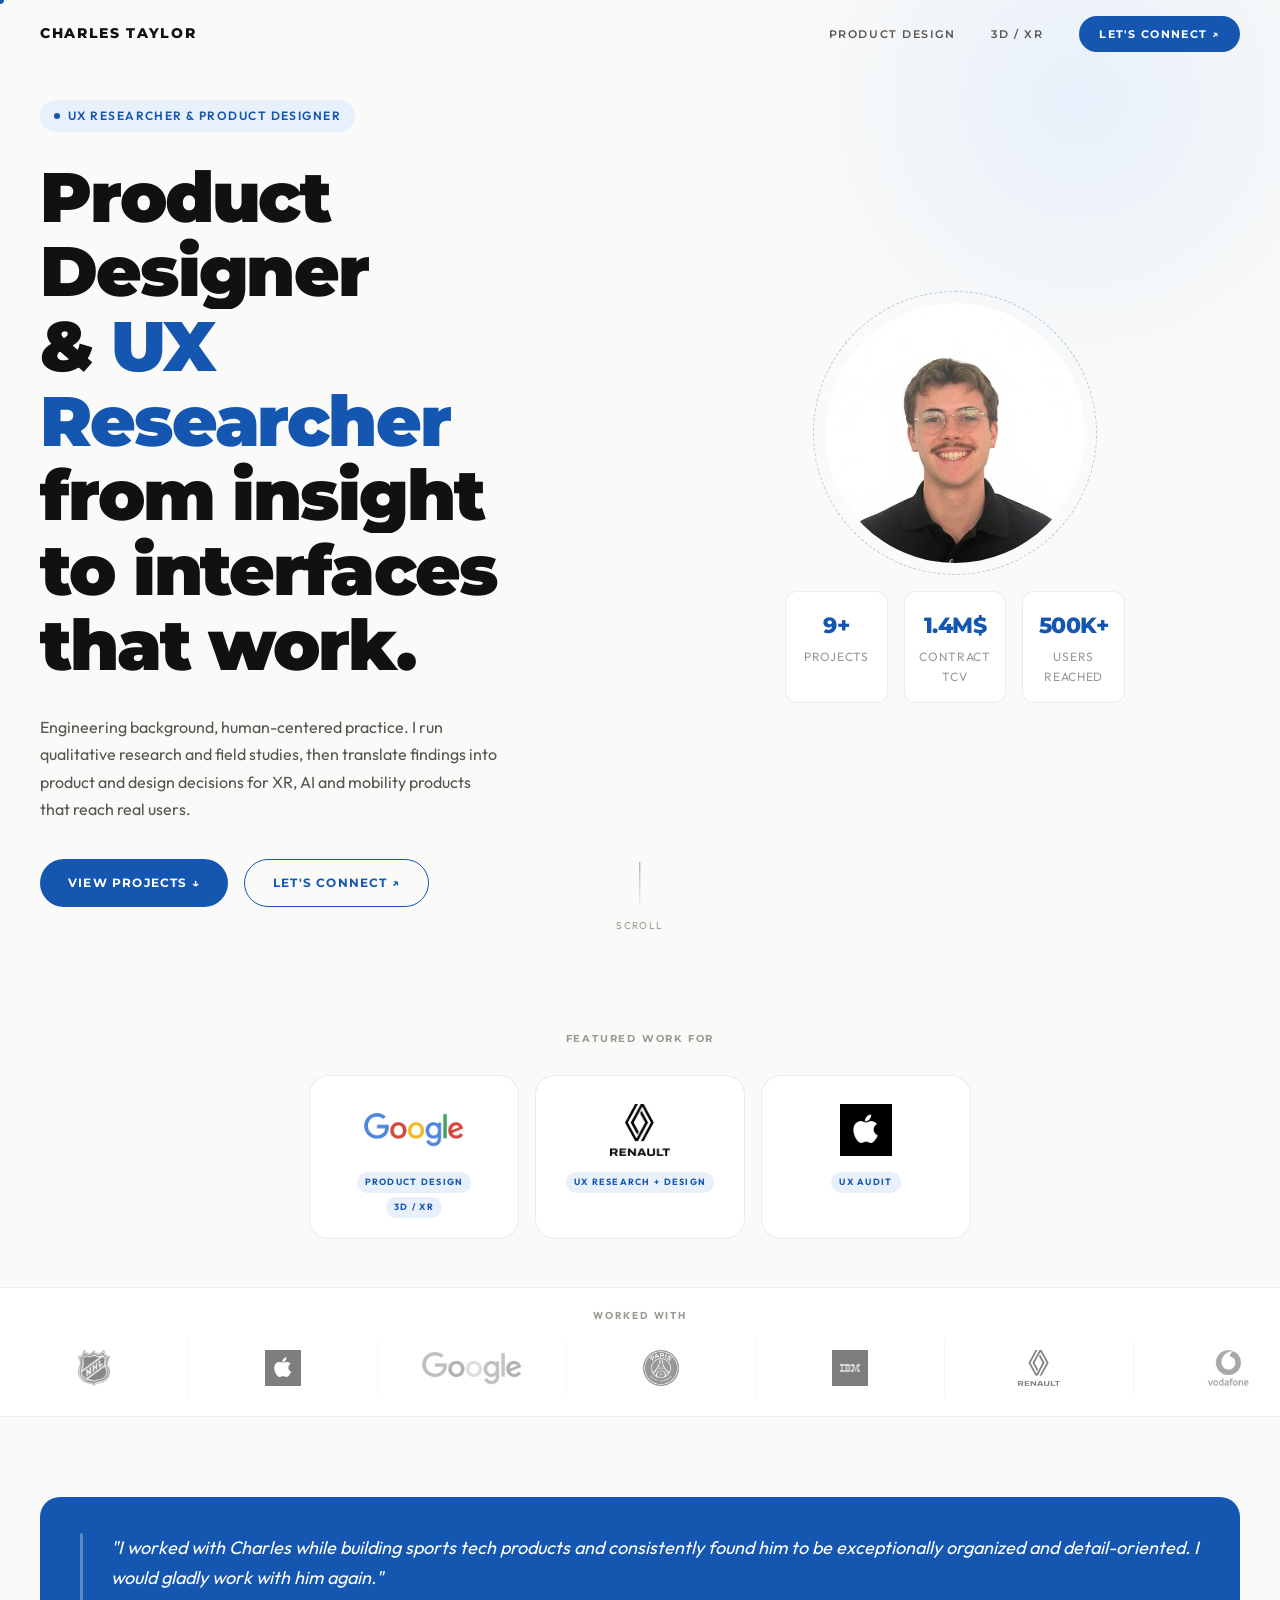
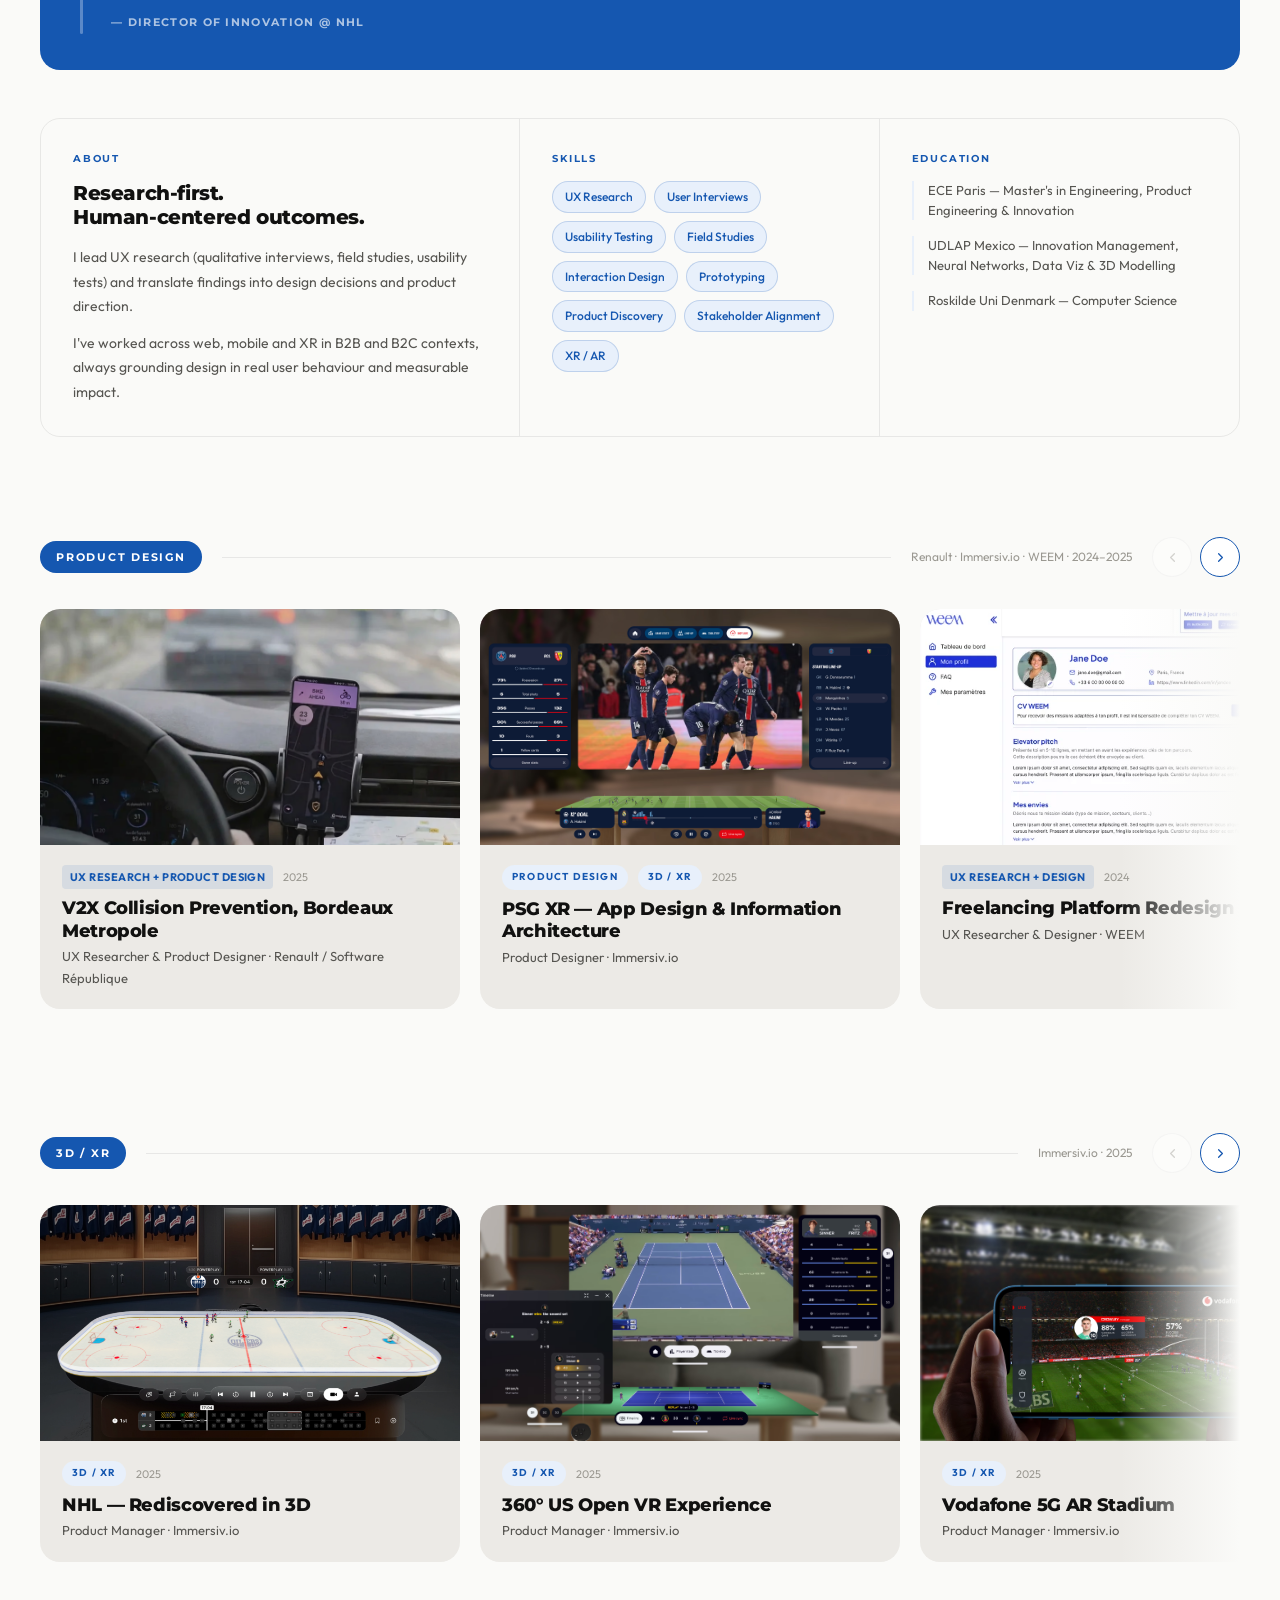
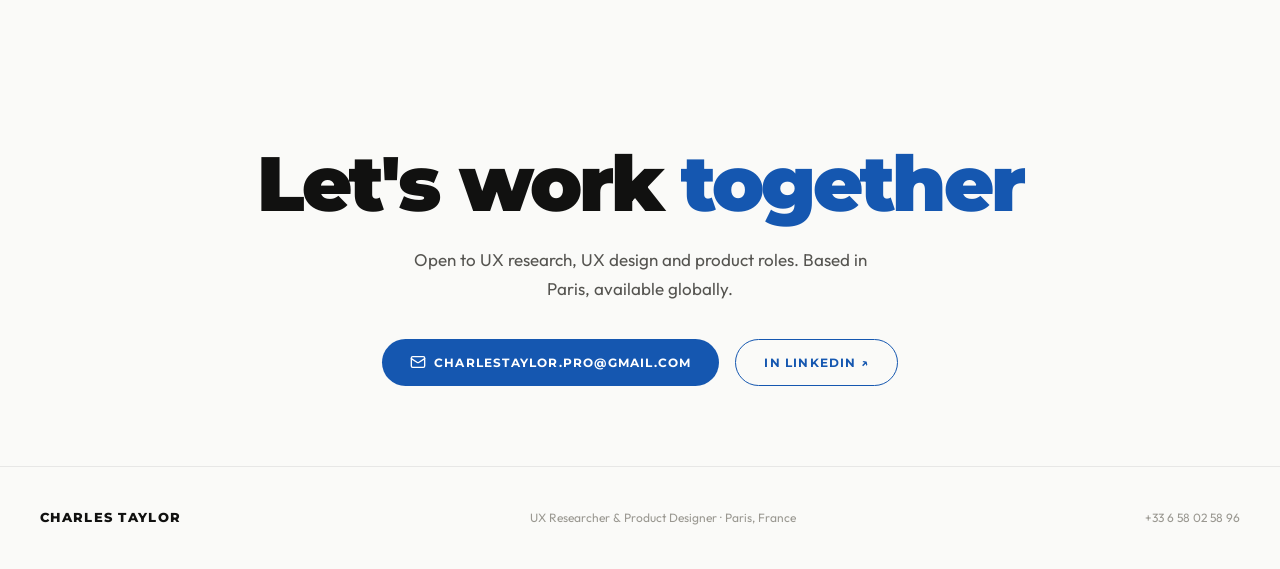
==== portfolio/index.html @ b051b925 "Portfolio: accessibility fixes, horizontal project carousels, footer copy update - Add prefers-reduc" ====
<!DOCTYPE html>
<html lang="en">
<head>
  <meta charset="UTF-8" />
  <meta name="viewport" content="width=device-width, initial-scale=1.0" />
  <title>Charles Taylor — UX Researcher & Product Manager</title>
  <link rel="stylesheet" href="css/style.css" />
  <noscript><style>body { opacity: 1 !important; }</style></noscript>
  <style>
    body { opacity: 0; }
    /* Home-specific styles */
    .hero { background: var(--bg); }
    .projects-section { padding: 60px 0; }
    .projects-section + .projects-section { padding-top: 0; }

    /* Project card image fill */
    .pcard-img-wrap {
      width: 100%; height: 100%;
      position: relative; overflow: hidden;
    }
    .pcard-img-wrap img {
      width: 100%; height: 100%; 
      object-fit: cover;
      transition: transform 0.7s cubic-bezier(0.25, 0.46, 0.45, 0.94);
      display: block;
    }
    .project-card:hover .pcard-img-wrap img { transform: scale(1.06); }

    .pcard-gradient {
      position: absolute;
      inset: 0;
      background: linear-gradient(to top, rgba(13,61,128,0.8) 0%, rgba(13,61,128,0.1) 55%, transparent 100%);
      opacity: 0;
      transition: opacity 0.4s;
    }
    .project-card:hover .pcard-gradient { opacity: 1; }

    .pcard-overlay-title {
      position: absolute;
      bottom: 0; left: 0; right: 0;
      padding: 24px;
      color: var(--white);
      opacity: 0;
      transform: translateY(8px);
      transition: opacity 0.4s, transform 0.4s;
    }
    .project-card:hover .pcard-overlay-title {
      opacity: 1;
      transform: translateY(0);
    }
    .pcard-overlay-title span {
      display: block;
      font-size: 11px;
      font-weight: 700;
      letter-spacing: 0.14em;
      text-transform: uppercase;
      opacity: 0.75;
      margin-bottom: 4px;
    }
    .pcard-overlay-title strong {
      font-family: var(--ff-display);
      font-size: 18px;
      font-weight: 800;
      letter-spacing: -0.01em;
    }

    /* Fallback solid color cards (for automation projects) */
    .card-solid {
      width: 100%; height: 100%;
      display: flex;
      align-items: center;
      justify-content: center;
      font-family: var(--ff-display);
      font-size: 40px;
      font-weight: 900;
      color: rgba(255,255,255,0.12);
    }
    .card-solid.a { background: linear-gradient(135deg, #1557B0 0%, #2B72D0 100%); }
    .card-solid.b { background: linear-gradient(135deg, #0D3D80 0%, #1557B0 100%); }
    .card-solid.c { background: linear-gradient(135deg, #1a1a2e 0%, #16213e 100%); }
    .card-solid.d { background: linear-gradient(135deg, #2d1b69 0%, #11998e 100%); }
    .card-solid.e { background: linear-gradient(135deg, #1e3a5f 0%, #2563eb 100%); }
  </style>
</head>
<body>

  <!-- Cursor -->
  <div class="cursor-dot"></div>
  <div class="cursor-ring"></div>

  <!-- Nav -->
  <nav class="nav">
    <a href="index.html" class="nav-logo">CHARLES TAYLOR</a>
    <div class="nav-links">
      <a href="#product-design" class="nav-link">Product Design</a>
      <a href="#xr" class="nav-link">3D / XR</a>
      <a href="#contact"        class="nav-cta">Let's Connect ↗</a>
    </div>
    <button class="nav-menu-btn" aria-label="Open menu">
      <span></span><span></span>
    </button>
  </nav>

  <!-- Mobile Menu -->
  <div class="mobile-menu" aria-hidden="true">
    <a href="#product-design">Product Design</a>
    <a href="#xr">3D / XR</a>
    <a href="#contact">Let's Connect</a>
  </div>

  <!-- ══ HERO ═══════════════════════════════ -->
  <section class="hero">
    <div class="hero-inner">
      <div class="hero-left">
        <div class="hero-tag">UX Researcher & Product Designer</div>
        <h1 class="hero-title">
          <span class="line"><span>Product Designer</span></span>
          <span class="line"><span>&amp; <em>UX Researcher</em></span></span>
          <span class="line"><span>from insight</span></span>
          <span class="line"><span>to interfaces</span></span>
          <span class="line"><span>that work.</span></span>
        </h1>
        <p class="hero-bio">
          Engineering background, human-centered practice. I run qualitative research and field studies, then translate findings into product and design decisions for XR, AI and mobility products that reach real users.
        </p>
        <div class="hero-actions">
          <a href="#product-design" class="btn-primary">View Projects ↓</a>
          <a href="#contact"     class="btn-secondary">Let's Connect ↗</a>
        </div>
      </div>
      <div class="hero-right">
        <div class="hero-photo-wrap">
          <div class="hero-photo-ring"></div>
          <div class="hero-photo">
            <img src="../Brand_assets/My current portfolio/Picture of me.avif" alt="Charles Taylor" />
          </div>
        </div>
        <div class="hero-stats">
          <div class="stat-item">
            <div class="stat-num" data-count="9" data-suffix="+">9+</div>
            <div class="stat-label">Projects</div>
          </div>
          <div class="stat-item">
            <div class="stat-num" data-count="1.4" data-suffix="M$" data-decimals="1">1.4M$</div>
            <div class="stat-label">Contract TCV</div>
          </div>
          <div class="stat-item">
            <div class="stat-num" data-count="500" data-suffix="K+">500K+</div>
            <div class="stat-label">Users Reached</div>
          </div>
        </div>
      </div>
    </div>
    <div class="hero-scroll">
      <div class="scroll-line"></div>
      <span>Scroll</span>
    </div>
  </section>

  <!-- ══ FEATURED CLIENTS ═════════════════ -->
  <section class="featured-clients">
    <div class="container">
      <div class="featured-label">Featured work for</div>
      <div class="featured-grid">
        <a href="projects/psg.html" class="featured-card">
          <div class="featured-card-logo">
            <img src="../Brand_assets/Logos/Google logo.avif" alt="Google" />
          </div>
          <div class="featured-card-info">
            <span class="featured-card-tag">Product Design</span>
            <span class="featured-card-tag">3D / XR</span>
          </div>
        </a>
        <a href="projects/v2x.html" class="featured-card">
          <div class="featured-card-logo">
            <img src="../Brand_assets/Logos/Renault logo.avif" alt="Renault" />
          </div>
          <div class="featured-card-info">
            <span class="featured-card-tag">UX Research + Design</span>
          </div>
        </a>
        <a href="projects/nhl.html" class="featured-card">
          <div class="featured-card-logo">
            <img src="../Brand_assets/Logos/Apple Logo.avif" alt="Apple" />
          </div>
          <div class="featured-card-info">
            <span class="featured-card-tag">UX Audit</span>
          </div>
        </a>
      </div>
    </div>
  </section>

  <!-- ══ LOGO STRIP ════════════════════════ -->
  <div class="logo-strip">
    <div class="logo-strip-label">Worked with</div>
    <div class="logo-track">
      <!-- Set 1 -->
      <div class="logo-set">
        <div class="logo-item"><img src="../Brand_assets/Logos/NHL Logo.avif" alt="NHL" /></div>
        <div class="logo-item"><img src="../Brand_assets/Logos/Apple Logo.avif" alt="Apple" /></div>
        <div class="logo-item"><img src="../Brand_assets/Logos/Google logo.avif" alt="Google" /></div>
        <div class="logo-item"><img src="../Brand_assets/Logos/PSG Logo.avif" alt="PSG" /></div>
        <div class="logo-item"><img src="../Brand_assets/Logos/IBM Logo.avif" alt="IBM" /></div>
        <div class="logo-item"><img src="../Brand_assets/Logos/Renault logo.avif" alt="Renault" /></div>
        <div class="logo-item"><img src="../Brand_assets/Logos/Vodafone Logo.avif" alt="Vodafone" /></div>
        <div class="logo-item"><img src="../Brand_assets/Logos/ESPN Logo.avif" alt="ESPN" /></div>
        <div class="logo-item"><img src="../Brand_assets/Logos/Samsung Logo.avif" alt="Samsung" /></div>
        <div class="logo-item"><img src="../Brand_assets/Logos/Atos Logo.avif" alt="Atos" /></div>
        <div class="logo-item"><img src="../Brand_assets/Logos/EVIDEN Logo.avif" alt="Eviden" /></div>
        <div class="logo-item"><img src="../Brand_assets/Logos/Orange logo.avif" alt="Orange" /></div>
        <div class="logo-item"><img src="../Brand_assets/Logos/Eye Net Logo.avif" alt="Eye-Net" /></div>
        <div class="logo-item"><img src="../Brand_assets/Logos/Software république logo.avif" alt="Software République" /></div>
        <div class="logo-item"><img src="../Brand_assets/Logos/Us Open logo.avif" alt="US Open" /></div>
        <div class="logo-item"><img src="../Brand_assets/Logos/Le Lab TBM Mouv! Logo.avif" alt="TBM" /></div>
      </div>
      <!-- Set 2 — duplicate for seamless loop -->
      <div class="logo-set">
        <div class="logo-item"><img src="../Brand_assets/Logos/NHL Logo.avif" alt="NHL" /></div>
        <div class="logo-item"><img src="../Brand_assets/Logos/Apple Logo.avif" alt="Apple" /></div>
        <div class="logo-item"><img src="../Brand_assets/Logos/Google logo.avif" alt="Google" /></div>
        <div class="logo-item"><img src="../Brand_assets/Logos/PSG Logo.avif" alt="PSG" /></div>
        <div class="logo-item"><img src="../Brand_assets/Logos/IBM Logo.avif" alt="IBM" /></div>
        <div class="logo-item"><img src="../Brand_assets/Logos/Renault logo.avif" alt="Renault" /></div>
        <div class="logo-item"><img src="../Brand_assets/Logos/Vodafone Logo.avif" alt="Vodafone" /></div>
        <div class="logo-item"><img src="../Brand_assets/Logos/ESPN Logo.avif" alt="ESPN" /></div>
        <div class="logo-item"><img src="../Brand_assets/Logos/Samsung Logo.avif" alt="Samsung" /></div>
        <div class="logo-item"><img src="../Brand_assets/Logos/Atos Logo.avif" alt="Atos" /></div>
        <div class="logo-item"><img src="../Brand_assets/Logos/EVIDEN Logo.avif" alt="Eviden" /></div>
        <div class="logo-item"><img src="../Brand_assets/Logos/Orange logo.avif" alt="Orange" /></div>
        <div class="logo-item"><img src="../Brand_assets/Logos/Eye Net Logo.avif" alt="Eye-Net" /></div>
        <div class="logo-item"><img src="../Brand_assets/Logos/Software république logo.avif" alt="Software République" /></div>
        <div class="logo-item"><img src="../Brand_assets/Logos/Us Open logo.avif" alt="US Open" /></div>
        <div class="logo-item"><img src="../Brand_assets/Logos/Le Lab TBM Mouv! Logo.avif" alt="TBM" /></div>
      </div>
    </div>
  </div>

  <!-- ══ ABOUT / QUOTE ══════════════════════ -->
  <section class="about-section">
    <div class="container">

      <!-- Pull quote — full width -->
      <div class="pull-quote reveal">
        <div class="pull-quote-bar"></div>
        <div class="pull-quote-body">
          <p class="pull-quote-text">
            "I worked with Charles while building sports tech products and consistently found him
            to be exceptionally organized and detail-oriented.
            I would gladly work with him again."
          </p>
          <span class="pull-quote-author">— Director of Innovation @ NHL</span>
        </div>
      </div>

      <!-- 3-col: bio | skills | education -->
      <div class="about-grid">
        <div class="about-col reveal reveal-delay-1">
          <div class="about-col-label">About</div>
          <h3 class="about-col-title">Research-first.<br/>Human-centered outcomes.</h3>
          <p class="about-col-body">
            I lead UX research (qualitative interviews, field studies, usability tests)
            and translate findings into design decisions and product direction.
          </p>
          <p class="about-col-body">
            I've worked across web, mobile and XR in B2B and B2C contexts,
            always grounding design in real user behaviour and measurable impact.
          </p>
        </div>

        <div class="about-col reveal reveal-delay-2">
          <div class="about-col-label">Skills</div>
          <div class="skills-list">
            <span class="skill-tag">UX Research</span>
            <span class="skill-tag">User Interviews</span>
            <span class="skill-tag">Usability Testing</span>
            <span class="skill-tag">Field Studies</span>
            <span class="skill-tag">Interaction Design</span>
            <span class="skill-tag">Prototyping</span>
            <span class="skill-tag">Product Discovery</span>
            <span class="skill-tag">Stakeholder Alignment</span>
            <span class="skill-tag">XR / AR</span>
          </div>
        </div>

        <div class="about-col reveal reveal-delay-3">
          <div class="about-col-label">Education</div>
          <div class="edu-list">
            <div class="edu-item">ECE Paris — Master's in Engineering, Product Engineering &amp; Innovation</div>
            <div class="edu-item">UDLAP Mexico — Innovation Management, Neural Networks, Data Viz &amp; 3D Modelling</div>
            <div class="edu-item">Roskilde Uni Denmark — Computer Science</div>
          </div>
        </div>
      </div>

    </div>
  </section>

  <!-- ══ PRODUCT DESIGN ════════════════════ -->
  <div id="product-design" style="position:relative;top:-30px;height:0;pointer-events:none;"></div>
  <section class="projects-section">
    <div class="container">
      <div class="category-strip">
        <span class="category-label">Product Design</span>
        <div class="category-line"></div>
        <span style="font-size:12px;color:var(--ink-light);">Renault · Immersiv.io · WEEM · 2024–2025</span>
        <div class="carousel-controls">
          <button class="carousel-btn carousel-prev" aria-label="Previous projects">
            <svg viewBox="0 0 24 24" fill="none" stroke="currentColor" stroke-width="2" stroke-linecap="round" stroke-linejoin="round"><polyline points="15 18 9 12 15 6"/></svg>
          </button>
          <button class="carousel-btn carousel-next" aria-label="Next projects">
            <svg viewBox="0 0 24 24" fill="none" stroke="currentColor" stroke-width="2" stroke-linecap="round" stroke-linejoin="round"><polyline points="9 18 15 12 9 6"/></svg>
          </button>
        </div>
      </div>
      <div class="projects-carousel">
      <div class="carousel-track">

        <!-- V2X — full width hero -->
        <a href="projects/v2x.html" class="project-card">
          <div class="project-card-inner">
            <div class="pcard-img-wrap">
              <img src="../Brand_assets/My current portfolio/V2X Project Page/TBM APP integration pic.avif"
                   alt="V2X Collision Prevention" loading="lazy" />
              <div class="pcard-gradient"></div>
              <div class="pcard-overlay-title">
                <span>UX Research + Product Design · 2025</span>
                <strong>V2X Collision Prevention</strong>
              </div>
            </div>
          </div>
          <div class="project-card-body">
            <div class="project-card-meta">
              <span class="card-category" style="background:rgba(21,87,176,0.1);color:var(--blue);border-radius:4px;padding:3px 8px;font-size:11px;font-weight:700;letter-spacing:0.04em;">UX Research + Product Design</span>
              <span class="card-year">2025</span>
            </div>
            <div class="project-card-title">V2X Collision Prevention, Bordeaux Metropole</div>
            <div class="project-card-role">UX Researcher & Product Designer · Renault / Software République</div>
            <div class="project-card-arrow">→</div>
          </div>
        </a>

        <!-- PSG — large -->
        <a href="projects/psg.html" class="project-card">
          <div class="project-card-inner">
            <div class="pcard-img-wrap">
              <img src="../Brand_assets/My current portfolio/PSG XR Page/2nd pic PSG XR.avif"
                   alt="PSG XR App Design" loading="lazy" />
              <div class="pcard-gradient"></div>
              <div class="pcard-overlay-title">
                <span>Product Design · 3D/XR · 2025</span>
                <strong>PSG XR — App Design & IA</strong>
              </div>
            </div>
          </div>
          <div class="project-card-body">
            <div class="project-card-meta">
              <span class="card-category">Product Design</span>
              <span class="card-category">3D / XR</span>
              <span class="card-year">2025</span>
            </div>
            <div class="project-card-title">PSG XR — App Design & Information Architecture</div>
            <div class="project-card-role">Product Designer · Immersiv.io</div>
            <div class="project-card-arrow">→</div>
          </div>
        </a>

        <!-- Freelance Platform — small -->
        <a href="projects/freelance-platform.html" class="project-card">
          <div class="project-card-inner">
            <div class="pcard-img-wrap">
              <img src="../Brand_assets/My current portfolio/Platform Redesign page/Freelancing Plaform Redesign 2nd pic.webp"
                   alt="Freelancing Platform Redesign" loading="lazy" style="object-position: center 02%;" />
              <div class="pcard-gradient"></div>
              <div class="pcard-overlay-title">
                <span>UX Research + Product Design · 2024</span>
                <strong>Freelancing Platform Redesign</strong>
              </div>
            </div>
          </div>
          <div class="project-card-body">
            <div class="project-card-meta">
              <span class="card-category" style="background:rgba(21,87,176,0.1);color:var(--blue);border-radius:4px;padding:3px 8px;font-size:11px;font-weight:700;letter-spacing:0.04em;">UX Research + Design</span>
              <span class="card-year">2024</span>
            </div>
            <div class="project-card-title">Freelancing Platform Redesign</div>
            <div class="project-card-role">UX Researcher & Designer · WEEM</div>
            <div class="project-card-arrow">→</div>
          </div>
        </a>

        <!-- Internal Tool — medium -->
        <a href="projects/internal-tool.html" class="project-card">
          <div class="project-card-inner">
            <div class="card-solid b">AI</div>
            <div class="pcard-gradient"></div>
            <div class="pcard-overlay-title">
              <span>UX Research + Product Design · 2024</span>
              <strong>Internal Freelancer Search Tool</strong>
            </div>
          </div>
          <div class="project-card-body">
            <div class="project-card-meta">
              <span class="card-category" style="background:rgba(21,87,176,0.1);color:var(--blue);border-radius:4px;padding:3px 8px;font-size:11px;font-weight:700;letter-spacing:0.04em;">UX Research + Design</span>
              <span class="card-year">2024</span>
            </div>
            <div class="project-card-title">Internal Freelancer Search Tool Design</div>
            <div class="project-card-role">UX Researcher & Designer · WEEM</div>
            <div class="project-card-arrow">→</div>
          </div>
        </a>

      </div>
      </div>
    </div>
  </section>

  <!-- ══ 3D / XR PROJECTS ═══════════════════ -->
  <div id="xr" style="position:relative;top:-30px;height:0;pointer-events:none;"></div>
  <section class="projects-section">
    <div class="container">
      <div class="category-strip">
        <span class="category-label">3D / XR</span>
        <div class="category-line"></div>
        <span style="font-size:12px;color:var(--ink-light);">Immersiv.io · 2025</span>
        <div class="carousel-controls">
          <button class="carousel-btn carousel-prev" aria-label="Previous projects">
            <svg viewBox="0 0 24 24" fill="none" stroke="currentColor" stroke-width="2" stroke-linecap="round" stroke-linejoin="round"><polyline points="15 18 9 12 15 6"/></svg>
          </button>
          <button class="carousel-btn carousel-next" aria-label="Next projects">
            <svg viewBox="0 0 24 24" fill="none" stroke="currentColor" stroke-width="2" stroke-linecap="round" stroke-linejoin="round"><polyline points="9 18 15 12 9 6"/></svg>
          </button>
        </div>
      </div>
      <div class="projects-carousel">
      <div class="carousel-track">

        <!-- NHL XR — large -->
        <a href="projects/nhl.html" class="project-card">
          <div class="project-card-inner">
            <div class="pcard-img-wrap">
              <img src="../Brand_assets/My current portfolio/NHL Page/First Picture.png"
                   alt="NHL XR Experience" loading="lazy" />
              <div class="pcard-gradient"></div>
              <div class="pcard-overlay-title">
                <span>3D / XR · 2025</span>
                <strong>NHL Rediscovered in 3D</strong>
              </div>
            </div>
          </div>
          <div class="project-card-body">
            <div class="project-card-meta">
              <span class="card-category">3D / XR</span>
              <span class="card-year">2025</span>
            </div>
            <div class="project-card-title">NHL — Rediscovered in 3D</div>
            <div class="project-card-role">Product Manager · Immersiv.io</div>
            <div class="project-card-arrow">→</div>
          </div>
        </a>

        <!-- US Open — medium -->
        <a href="projects/usopen.html" class="project-card">
          <div class="project-card-inner">
            <div class="pcard-img-wrap">
              <img src="../Brand_assets/My current portfolio/US Open Page/US Open 1st Picture.avif"
                   alt="US Open VR Experience" loading="lazy" />
              <div class="pcard-gradient"></div>
              <div class="pcard-overlay-title">
                <span>3D / XR · 2025</span>
                <strong>360° US Open VR Experience</strong>
              </div>
            </div>
          </div>
          <div class="project-card-body">
            <div class="project-card-meta">
              <span class="card-category">3D / XR</span>
              <span class="card-year">2025</span>
            </div>
            <div class="project-card-title">360° US Open VR Experience</div>
            <div class="project-card-role">Product Manager · Immersiv.io</div>
            <div class="project-card-arrow">→</div>
          </div>
        </a>

        <!-- Vodafone — medium -->
        <a href="projects/vodafone.html" class="project-card">
          <div class="project-card-inner">
            <div class="pcard-img-wrap">
              <img src="../Brand_assets/My current portfolio/Vodafone 5G AR Stadium/Experience overview Vodafone 5G AR Stadium App 4th Square Pic and cover pic.avif"
                   alt="Vodafone 5G AR Stadium" loading="lazy" />
              <div class="pcard-gradient"></div>
              <div class="pcard-overlay-title">
                <span>3D / XR · 2025</span>
                <strong>Vodafone 5G AR Stadium</strong>
              </div>
            </div>
          </div>
          <div class="project-card-body">
            <div class="project-card-meta">
              <span class="card-category">3D / XR</span>
              <span class="card-year">2025</span>
            </div>
            <div class="project-card-title">Vodafone 5G AR Stadium</div>
            <div class="project-card-role">Product Manager · Immersiv.io</div>
            <div class="project-card-arrow">→</div>
          </div>
        </a>

      </div>
      </div>
    </div>
  </section>

  <!-- ══ CONTACT ════════════════════════════ -->
  <section id="contact" class="contact-section">
    <div class="container">
      <h2 class="reveal">Let's work <em>together</em></h2>
      <p class="reveal reveal-delay-1">
        Open to UX research, UX design and product roles. Based in Paris, available globally.
      </p>
      <div class="contact-links reveal reveal-delay-2">
        <a href="mailto:charlestaylor.pro@gmail.com" class="btn-primary">
          <svg width="16" height="16" viewBox="0 0 24 24" fill="none" stroke="currentColor" stroke-width="2" stroke-linecap="round" stroke-linejoin="round" aria-hidden="true"><rect x="2" y="4" width="20" height="16" rx="2"/><path d="m22 7-8.97 5.7a1.94 1.94 0 0 1-2.06 0L2 7"/></svg>
          charlestaylor.pro@gmail.com
        </a>
        <a href="https://www.linkedin.com/in/chucktaylor2002" target="_blank" rel="noopener" class="btn-secondary">
          in LinkedIn ↗
        </a>
      </div>
    </div>
  </section>

  <!-- Footer -->
  <footer>
    <span class="footer-logo">CHARLES TAYLOR</span>
    <span>UX Researcher & Product Designer · Paris, France</span>
    <span>+33 6 58 02 58 96</span>
  </footer>

  <script src="js/main.js"></script>
</body>
</html>
---- portfolio/css/style.css ----
/* =========================================
   CHARLES TAYLOR PORTFOLIO — style.css
   ========================================= */

@import url('https://fonts.googleapis.com/css2?family=Montserrat:wght@400;600;700;800;900&family=Outfit:wght@300;400;500;600&display=swap');

/* ── Variables ───────────────────────────── */
:root {
  --bg: #FAFAF8;
  --surface: #ECEAE6;
  --blue: #1557B0;
  --blue-mid: #2B72D0;
  --blue-light: #E8F0FB;
  --blue-dark: #0D3D80;
  --white: #FFFFFF;
  --ink: #111110;
  --ink-mid: #555450;
  --ink-light: #9A9891;
  --line: rgba(17, 17, 16, 0.08);
  --ff-display: 'Montserrat', sans-serif;
  --ff-body: 'Outfit', sans-serif;
  --radius: 12px;
  --radius-lg: 20px;
  --shadow: 0 4px 24px rgba(21, 87, 176, 0.08);
  --shadow-hover: 0 24px 64px rgba(21, 87, 176, 0.18);
  --transition: 0.45s cubic-bezier(0.25, 0.46, 0.45, 0.94);
  --nav-h: 68px;
}

/* ── Reset ───────────────────────────────── */
*, *::before, *::after { box-sizing: border-box; margin: 0; padding: 0; }

html { scroll-behavior: smooth; font-size: 16px; }

body {
  background: var(--bg);
  color: var(--ink);
  font-family: var(--ff-body);
  font-size: 15px;
  line-height: 1.65;
  overflow-x: hidden;
  cursor: none;
}

a { color: inherit; text-decoration: none; }
img, video { max-width: 100%; display: block; }
button { cursor: none; border: none; background: none; font-family: inherit; }

/* ── Focus Styles ─────────────────────────── */
:focus-visible {
  outline: 2px solid var(--blue);
  outline-offset: 3px;
  border-radius: 4px;
}

/* ── Custom Cursor ───────────────────────── */
.cursor-dot,
.cursor-ring {
  position: fixed;
  top: 0; left: 0;
  pointer-events: none;
  z-index: 9999;
  border-radius: 50%;
  transform: translate(-50%, -50%);
  transition: opacity 0.3s;
}
.cursor-dot {
  width: 8px; height: 8px;
  background: var(--blue);
}
.cursor-ring {
  width: 40px; height: 40px;
  border: 1.5px solid rgba(21, 87, 176, 0.45);
  transition: transform 0.12s ease, width 0.3s, height 0.3s, border-color 0.3s;
}
body.cursor-hover .cursor-ring {
  width: 56px; height: 56px;
  border-color: var(--blue);
}
body.cursor-hidden .cursor-dot,
body.cursor-hidden .cursor-ring { opacity: 0; }

/* ── Nav ─────────────────────────────────── */
.nav {
  position: fixed;
  top: 0; left: 0; right: 0;
  height: var(--nav-h);
  display: flex;
  align-items: center;
  justify-content: space-between;
  padding: 0 40px;
  z-index: 100;
  transition: background 0.4s, box-shadow 0.4s;
}
.nav.scrolled {
  background: rgba(250, 250, 248, 0.96);
  backdrop-filter: blur(12px);
  box-shadow: 0 1px 0 var(--line);
}
.nav-logo {
  font-family: var(--ff-display);
  font-weight: 800;
  font-size: 14px;
  letter-spacing: 0.12em;
  color: var(--ink);
}
.nav-links {
  display: flex;
  align-items: center;
  gap: 36px;
}
.nav-link {
  font-family: var(--ff-display);
  font-size: 11px;
  font-weight: 600;
  letter-spacing: 0.14em;
  color: var(--ink-mid);
  text-transform: uppercase;
  position: relative;
  transition: color 0.25s;
}
.nav-link::after {
  content: '';
  position: absolute;
  bottom: -3px; left: 0; right: 0;
  height: 1px;
  background: var(--blue);
  transform: scaleX(0);
  transform-origin: left;
  transition: transform 0.3s;
}
.nav-link:hover { color: var(--blue); }
.nav-link:hover::after,
.nav-link.active::after { transform: scaleX(1); }
.nav-link.active { color: var(--blue); }

.nav-cta {
  font-family: var(--ff-display);
  font-size: 11px;
  font-weight: 700;
  letter-spacing: 0.12em;
  text-transform: uppercase;
  color: var(--white);
  background: var(--blue);
  padding: 9px 20px;
  border-radius: 100px;
  transition: background 0.25s, transform 0.25s;
}
.nav-cta:hover { background: var(--blue-dark); transform: translateY(-1px); }

.nav-menu-btn {
  display: none;
  flex-direction: column;
  gap: 5px;
  width: 28px;
  cursor: none;
}
.nav-menu-btn span {
  display: block;
  height: 2px;
  background: var(--ink);
  border-radius: 2px;
  transition: var(--transition);
}

/* Mobile menu */
.mobile-menu {
  display: none;
  position: fixed;
  inset: 0;
  background: var(--blue-dark);
  z-index: 99;
  flex-direction: column;
  align-items: center;
  justify-content: center;
  gap: 32px;
  opacity: 0;
  pointer-events: none;
  transition: opacity 0.4s;
}
.mobile-menu.open {
  opacity: 1;
  pointer-events: all;
}
.mobile-menu a {
  font-family: var(--ff-display);
  font-size: 32px;
  font-weight: 800;
  color: var(--white);
  letter-spacing: -0.02em;
  opacity: 0;
  transform: translateY(20px);
  transition: opacity 0.4s, transform 0.4s, color 0.25s;
}
.mobile-menu.open a {
  opacity: 1;
  transform: translateY(0);
}
.mobile-menu a:hover { color: var(--blue-light); }

/* ── Hero ─────────────────────────────────── */
.hero {
  min-height: 100vh;
  padding-top: var(--nav-h);
  display: flex;
  align-items: center;
  position: relative;
  overflow: hidden;
}
.hero::before {
  content: '';
  position: absolute;
  top: -200px; right: -100px;
  width: 600px; height: 600px;
  background: radial-gradient(circle, var(--blue-light) 0%, transparent 70%);
  pointer-events: none;
}
.hero-inner {
  width: 100%;
  max-width: 1280px;
  margin: 0 auto;
  padding: 32px 40px 60px;
  display: grid;
  grid-template-columns: 1fr 1fr;
  gap: 60px;
  align-items: center;
}
.hero-tag {
  display: inline-flex;
  align-items: center;
  gap: 8px;
  font-size: 12px;
  font-weight: 600;
  letter-spacing: 0.12em;
  text-transform: uppercase;
  color: var(--blue);
  background: var(--blue-light);
  padding: 6px 14px;
  border-radius: 100px;
  margin-bottom: 28px;
}
.hero-tag::before {
  content: '';
  width: 6px; height: 6px;
  border-radius: 50%;
  background: var(--blue);
}
.hero-title {
  font-family: var(--ff-display);
  font-size: clamp(40px, 5.5vw, 72px);
  font-weight: 900;
  line-height: 1.06;
  letter-spacing: -0.03em;
  color: var(--ink);
  margin-bottom: 32px;
  overflow: hidden;
}
.hero-title .line {
  display: block;
  overflow: hidden;
}
.hero-title .line span {
  display: block;
  transform: translateY(110%);
  opacity: 0;
  animation: revealUp 0.9s cubic-bezier(0.16, 1, 0.3, 1) forwards;
}
.hero-title .line:nth-child(1) span { animation-delay: 0.1s; }
.hero-title .line:nth-child(2) span { animation-delay: 0.2s; }
.hero-title .line:nth-child(3) span { animation-delay: 0.3s; }
.hero-title .line:nth-child(4) span { animation-delay: 0.4s; }
.hero-title em {
  font-style: normal;
  color: var(--blue);
}

.hero-bio {
  font-size: 16px;
  color: var(--ink-mid);
  line-height: 1.7;
  max-width: 460px;
  margin-bottom: 36px;
  opacity: 0;
  animation: fadeUp 0.8s ease forwards 0.6s;
}

.hero-actions {
  display: flex;
  gap: 16px;
  flex-wrap: wrap;
  opacity: 0;
  animation: fadeUp 0.8s ease forwards 0.75s;
}
.btn-primary {
  display: inline-flex;
  align-items: center;
  gap: 8px;
  font-family: var(--ff-display);
  font-size: 12px;
  font-weight: 700;
  letter-spacing: 0.1em;
  text-transform: uppercase;
  color: var(--white);
  background: var(--blue);
  padding: 14px 28px;
  border-radius: 100px;
  transition: background 0.25s, transform 0.25s, box-shadow 0.25s;
}
.btn-primary:hover {
  background: var(--blue-dark);
  transform: translateY(-2px);
  box-shadow: 0 8px 24px rgba(21, 87, 176, 0.3);
}
.btn-secondary {
  display: inline-flex;
  align-items: center;
  gap: 8px;
  font-family: var(--ff-display);
  font-size: 12px;
  font-weight: 700;
  letter-spacing: 0.1em;
  text-transform: uppercase;
  color: var(--blue);
  border: 1.5px solid var(--blue);
  padding: 13px 28px;
  border-radius: 100px;
  transition: background 0.25s, color 0.25s, transform 0.25s;
}
.btn-secondary:hover {
  background: var(--blue);
  color: var(--white);
  transform: translateY(-2px);
}

.hero-right {
  display: flex;
  flex-direction: column;
  align-items: center;
  gap: 28px;
  opacity: 0;
  animation: fadeUp 0.9s ease forwards 0.4s;
}
.hero-photo-wrap {
  position: relative;
  width: 260px; height: 260px;
}
.hero-photo-ring {
  position: absolute;
  inset: -12px;
  border-radius: 50%;
  border: 1.5px dashed rgba(21, 87, 176, 0.3);
  animation: rotateSlow 30s linear infinite;
}
.hero-photo {
  width: 100%; height: 100%;
  border-radius: 50%;
  overflow: hidden;
  background: var(--blue-light);
  display: flex;
  align-items: center;
  justify-content: center;
}
.hero-photo img {
  width: 100%;
  height: 100%;
  object-fit: cover;
  object-position: center 100%;
  transform: scale(1.5);
  transform-origin: center 20%;
}
.hero-photo-initials {
  font-family: var(--ff-display);
  font-size: 56px;
  font-weight: 900;
  color: var(--blue);
  letter-spacing: -0.02em;
}

.hero-stats {
  display: grid;
  grid-template-columns: repeat(3, 1fr);
  gap: 16px;
  width: 100%;
  max-width: 340px;
}
.stat-item {
  text-align: center;
  padding: 16px 12px;
  background: var(--white);
  border-radius: var(--radius);
  border: 1px solid var(--line);
}
.stat-num {
  font-family: var(--ff-display);
  font-size: 22px;
  font-weight: 800;
  color: var(--blue);
  letter-spacing: -0.02em;
}
.stat-label {
  font-size: 12px;
  color: var(--ink-light);
  letter-spacing: 0.06em;
  text-transform: uppercase;
  margin-top: 2px;
}

.hero-scroll {
  position: absolute;
  bottom: 32px;
  left: 50%;
  transform: translateX(-50%);
  display: flex;
  flex-direction: column;
  align-items: center;
  gap: 8px;
  font-size: 10px;
  letter-spacing: 0.14em;
  text-transform: uppercase;
  color: var(--ink-light);
  animation: fadeIn 1s ease forwards 1.2s;
  opacity: 0;
}
.scroll-line {
  width: 1px; height: 48px;
  background: linear-gradient(to bottom, var(--ink-light), transparent);
  animation: scrollBounce 2s ease-in-out infinite;
}

/* ── Featured Clients ────────────────────── */
.featured-clients {
  padding: 64px 0 48px;
}
.featured-label {
  font-family: var(--ff-display);
  font-size: 10px;
  font-weight: 700;
  letter-spacing: 0.18em;
  text-transform: uppercase;
  color: var(--ink-light);
  text-align: center;
  margin-bottom: 28px;
}
.featured-grid {
  display: flex;
  justify-content: center;
  gap: 16px;
  flex-wrap: wrap;
}
.featured-grid .featured-card {
  flex: 0 0 210px;
}
.featured-card {
  display: flex;
  flex-direction: column;
  align-items: center;
  gap: 16px;
  padding: 28px 12px 20px;
  background: var(--white);
  border: 1px solid var(--line);
  border-radius: var(--radius-lg);
  transition: border-color 0.25s, transform 0.25s, box-shadow 0.25s;
  cursor: none;
}
.featured-card:hover {
  border-color: var(--blue-mid);
  transform: translateY(-4px);
  box-shadow: var(--shadow-hover);
}
.featured-card-logo {
  height: 52px;
  display: flex;
  align-items: center;
  justify-content: center;
}
.featured-card-logo img {
  max-height: 52px;
  max-width: 100px;
  width: auto;
  object-fit: contain;
  filter: grayscale(0.2);
  transition: filter 0.25s;
}
.featured-card:hover .featured-card-logo img { filter: grayscale(0); }
.featured-card-info {
  display: flex;
  flex-direction: column;
  align-items: center;
  gap: 4px;
  text-align: center;
}
.featured-card-tag {
  font-size: 9px;
  font-weight: 700;
  letter-spacing: 0.14em;
  text-transform: uppercase;
  color: var(--blue);
  background: var(--blue-light);
  padding: 3px 8px;
  border-radius: 100px;
}
.featured-card-name {
  font-family: var(--ff-display);
  font-size: 13px;
  font-weight: 700;
  color: var(--ink);
}

@media (max-width: 768px) {
  .featured-grid .featured-card { flex: 0 0 calc(50% - 8px); }
}
@media (max-width: 480px) {
  .featured-grid .featured-card { flex: 0 0 calc(50% - 8px); }
}

/* ── Logo Strip ──────────────────────────── */
.logo-strip {
  border-top: 1px solid var(--line);
  border-bottom: 1px solid var(--line);
  padding: 20px 0;
  overflow: hidden;
  background: var(--white);
}
.logo-strip-label {
  text-align: center;
  font-size: 10px;
  font-weight: 700;
  letter-spacing: 0.18em;
  text-transform: uppercase;
  color: var(--ink-light);
  margin-bottom: 16px;
}
.logo-track {
  display: flex;
  width: max-content;
  animation: marquee 22s linear infinite;
}
.logo-track:hover { animation-play-state: paused; }
.logo-set {
  display: flex;
  align-items: center;
  gap: 0;
}
.logo-item {
  display: flex;
  align-items: center;
  justify-content: center;
  padding: 0 44px;
  border-right: 1px solid var(--line);
  height: 56px;
  opacity: 0.5;
  transition: opacity 0.25s;
}
.logo-item:hover { opacity: 1; }
.logo-item svg { height: 28px; width: auto; display: block; }
.logo-item img {
  width: 100px;
  height: 36px;
  object-fit: contain;
  display: block;
  filter: grayscale(1);
  transition: filter 0.25s;
}
.logo-item:hover img { filter: grayscale(0); }

@keyframes marquee {
  from { transform: translateX(0); }
  to   { transform: translateX(-50%); }
}

/* ── Section Layout ──────────────────────── */
.container {
  max-width: 1280px;
  margin: 0 auto;
  padding: 0 40px;
}

.section-header {
  display: flex;
  align-items: baseline;
  gap: 16px;
  margin-bottom: 48px;
  padding-bottom: 20px;
  border-bottom: 1px solid var(--line);
}
.section-num {
  font-family: var(--ff-display);
  font-size: 11px;
  font-weight: 700;
  letter-spacing: 0.14em;
  color: var(--blue);
  text-transform: uppercase;
}
.section-title {
  font-family: var(--ff-display);
  font-size: clamp(28px, 3.5vw, 44px);
  font-weight: 800;
  letter-spacing: -0.03em;
  color: var(--ink);
}
.section-desc {
  margin-left: auto;
  font-size: 14px;
  color: var(--ink-light);
  max-width: 260px;
  text-align: right;
}

/* ── Quote / About ───────────────────────── */
.about-section {
  padding: 80px 0 40px;
}

/* Pull quote */
.pull-quote {
  display: flex;
  gap: 28px;
  align-items: flex-start;
  padding: 36px 40px;
  background: var(--blue);
  border-radius: var(--radius-lg);
  margin-bottom: 48px;
}
.pull-quote-bar {
  width: 3px;
  min-height: 100%;
  background: rgba(255,255,255,0.3);
  border-radius: 2px;
  flex-shrink: 0;
  align-self: stretch;
}
.pull-quote-body { flex: 1; }
.pull-quote-text {
  font-size: 18px;
  line-height: 1.65;
  font-style: italic;
  color: var(--white);
  margin-bottom: 16px;
}
.pull-quote-author {
  font-family: var(--ff-display);
  font-size: 11px;
  font-weight: 700;
  letter-spacing: 0.12em;
  text-transform: uppercase;
  color: rgba(255,255,255,0.65);
}

/* 3-col about grid */
.about-grid {
  display: grid;
  grid-template-columns: 2fr 1.5fr 1.5fr;
  gap: 0;
  border: 1px solid var(--line);
  border-radius: var(--radius-lg);
  overflow: hidden;
}
.about-col {
  padding: 32px;
  border-right: 1px solid var(--line);
}
.about-col:last-child { border-right: none; }
.about-col-label {
  font-family: var(--ff-display);
  font-size: 10px;
  font-weight: 700;
  letter-spacing: 0.18em;
  text-transform: uppercase;
  color: var(--blue);
  margin-bottom: 14px;
}
.about-col-title {
  font-family: var(--ff-display);
  font-size: 20px;
  font-weight: 800;
  letter-spacing: -0.02em;
  line-height: 1.2;
  margin-bottom: 16px;
  color: var(--ink);
}
.about-col-body {
  font-size: 14px;
  color: var(--ink-mid);
  line-height: 1.75;
  margin-bottom: 12px;
}
.about-col-body:last-child { margin-bottom: 0; }

.skills-list {
  display: flex;
  flex-wrap: wrap;
  gap: 8px;
}
.skill-tag {
  font-size: 12px;
  font-weight: 500;
  color: var(--blue);
  background: var(--blue-light);
  padding: 5px 12px;
  border-radius: 100px;
  border: 1px solid rgba(21, 87, 176, 0.2);
}
.edu-list {
  display: flex;
  flex-direction: column;
  gap: 16px;
}
.edu-item {
  font-size: 13px;
  color: var(--ink-mid);
  line-height: 1.5;
  padding-left: 14px;
  border-left: 2px solid var(--blue-light);
}

@media (max-width: 900px) {
  .about-grid { grid-template-columns: 1fr; }
  .about-col { border-right: none; border-bottom: 1px solid var(--line); }
  .about-col:last-child { border-bottom: none; }
  .pull-quote { padding: 24px; }
}

/* ── Projects Grid ───────────────────────── */
.projects-section {
  padding: 100px 0;
}
.projects-grid {
  display: grid;
  grid-template-columns: repeat(12, 1fr);
  gap: 20px;
}

/* Card sizes */
.card--large  { grid-column: span 8; }
.card--medium { grid-column: span 6; }
.card--small  { grid-column: span 4; }
.card--hero   { grid-column: span 12; }

.project-card {
  position: relative;
  border-radius: var(--radius-lg);
  overflow: hidden;
  background: var(--surface);
  cursor: none;
  group: true;
}
.project-card-inner {
  position: relative;
  aspect-ratio: 16/10;
  overflow: hidden;
}
.card--large .project-card-inner { aspect-ratio: 16/9; }
.card--small  .project-card-inner { aspect-ratio: 4/3; }
.card--hero .project-card-inner  { aspect-ratio: 4.5/1; }

.project-card-img {
  width: 100%;
  height: 100%;
  object-fit: cover;
  transition: transform 0.7s cubic-bezier(0.25, 0.46, 0.45, 0.94);
}
.project-card:hover .project-card-img { transform: scale(1.06); }

.project-card-overlay {
  position: absolute;
  inset: 0;
  background: linear-gradient(to top, rgba(13, 61, 128, 0.85) 0%, rgba(13, 61, 128, 0.1) 60%, transparent 100%);
  opacity: 0;
  transition: opacity 0.4s;
}
.project-card:hover .project-card-overlay { opacity: 1; }

.project-card-body {
  padding: 20px 22px;
}
.project-card-meta {
  display: flex;
  align-items: center;
  gap: 10px;
  margin-bottom: 8px;
}
.card-category {
  font-size: 10px;
  font-weight: 700;
  letter-spacing: 0.12em;
  text-transform: uppercase;
  color: var(--blue);
  background: var(--blue-light);
  padding: 4px 10px;
  border-radius: 100px;
}
.card-year {
  font-size: 11px;
  color: var(--ink-light);
}
.project-card-title {
  font-family: var(--ff-display);
  font-size: clamp(15px, 1.4vw, 19px);
  font-weight: 800;
  letter-spacing: -0.02em;
  color: var(--ink);
  margin-bottom: 4px;
  line-height: 1.25;
}
.project-card-role {
  font-size: 13px;
  color: var(--ink-mid);
}
.project-card-arrow {
  position: absolute;
  bottom: 20px; right: 22px;
  width: 36px; height: 36px;
  background: var(--blue);
  border-radius: 50%;
  display: flex;
  align-items: center;
  justify-content: center;
  color: var(--white);
  font-size: 16px;
  transform: scale(0);
  transition: transform 0.35s cubic-bezier(0.34, 1.56, 0.64, 1);
}
.project-card:hover .project-card-arrow { transform: scale(1); }

/* Fallback color backgrounds for cards without images */
.card-bg--blue   { background: linear-gradient(135deg, #1557B0, #2B72D0); }
.card-bg--dark   { background: linear-gradient(135deg, #111, #333); }
.card-bg--grey   { background: linear-gradient(135deg, #ECEAE6, #D8D5D0); }
.card-bg--green  { background: linear-gradient(135deg, #0D6E4E, #1A9E6E); }

/* ── Horizontal scroll strip (Category label) */
.category-strip {
  display: flex;
  align-items: center;
  gap: 20px;
  margin-bottom: 32px;
}
.category-label {
  font-family: var(--ff-display);
  font-size: 11px;
  font-weight: 700;
  letter-spacing: 0.16em;
  text-transform: uppercase;
  color: var(--white);
  background: var(--blue);
  padding: 7px 16px;
  border-radius: 100px;
}
.category-line {
  flex: 1;
  height: 1px;
  background: var(--line);
}

/* ── Contact ─────────────────────────────── */
.contact-section {
  padding: 120px 0 80px;
  text-align: center;
}
.contact-section h2 {
  font-family: var(--ff-display);
  font-size: clamp(40px, 6vw, 80px);
  font-weight: 900;
  letter-spacing: -0.04em;
  line-height: 1;
  margin-bottom: 24px;
}
.contact-section h2 em {
  font-style: normal;
  color: var(--blue);
}
.contact-section p {
  font-size: 17px;
  color: var(--ink-mid);
  max-width: 480px;
  margin: 0 auto 36px;
}
.contact-links {
  display: flex;
  align-items: center;
  justify-content: center;
  gap: 16px;
  flex-wrap: wrap;
}

/* ── Footer ──────────────────────────────── */
footer {
  padding: 40px;
  border-top: 1px solid var(--line);
  display: flex;
  align-items: center;
  justify-content: space-between;
  font-size: 12px;
  color: var(--ink-light);
}
.footer-logo {
  font-family: var(--ff-display);
  font-weight: 800;
  font-size: 13px;
  letter-spacing: 0.1em;
  color: var(--ink);
}

/* ══════════════════════════════════════════
   PROJECT PAGES
   ══════════════════════════════════════════ */
.project-hero {
  padding-top: calc(var(--nav-h) + 60px);
  padding-bottom: 60px;
  border-bottom: 1px solid var(--line);
}
.breadcrumb {
  display: inline-flex;
  align-items: center;
  gap: 8px;
  font-size: 12px;
  font-weight: 600;
  letter-spacing: 0.1em;
  text-transform: uppercase;
  color: var(--blue);
  margin-bottom: 32px;
  transition: opacity 0.25s;
}
.breadcrumb:hover { opacity: 0.7; }
.breadcrumb svg { transition: transform 0.25s; }
.breadcrumb:hover svg { transform: translateX(-3px); }

.project-hero-meta {
  display: flex;
  flex-wrap: wrap;
  gap: 10px;
  margin-bottom: 20px;
}
.meta-tag {
  font-size: 11px;
  font-weight: 600;
  letter-spacing: 0.1em;
  text-transform: uppercase;
  padding: 5px 14px;
  border-radius: 100px;
  border: 1.5px solid var(--line);
  color: var(--ink-mid);
}
.meta-tag.blue {
  background: var(--blue);
  color: var(--white);
  border-color: var(--blue);
}

/* Project hero detail row (Role / Available on / Client) */
.project-hero-details {
  display: flex;
  flex-wrap: wrap;
  gap: 0;
  margin-top: 32px;
  border: 1px solid var(--line);
  border-radius: var(--radius);
  overflow: hidden;
}
.detail-item {
  display: flex;
  flex-direction: column;
  gap: 4px;
  padding: 14px 24px;
  border-right: 1px solid var(--line);
  flex: 1;
  min-width: 140px;
}
.detail-item:last-child { border-right: none; }
.detail-label {
  font-size: 10px;
  font-weight: 700;
  letter-spacing: 0.12em;
  text-transform: uppercase;
  color: var(--ink-light);
}
.detail-value {
  font-size: 13px;
  font-weight: 600;
  color: var(--ink);
}

.project-title {
  font-family: var(--ff-display);
  font-size: clamp(32px, 5vw, 64px);
  font-weight: 900;
  letter-spacing: -0.04em;
  line-height: 1.05;
  margin-bottom: 24px;
}
.project-title em {
  font-style: normal;
  color: var(--blue);
}

.project-intro {
  font-size: 18px;
  color: var(--ink-mid);
  line-height: 1.7;
  max-width: 700px;
  margin-bottom: 40px;
}

/* Stats row */
.stats-row {
  display: flex;
  flex-wrap: wrap;
  gap: 0;
}
.stat-box {
  padding: 24px 36px;
  border-right: 1px solid var(--line);
}
.stat-box:first-child { padding-left: 0; }
.stat-box:last-child { border-right: none; }
.stat-box-num {
  font-family: var(--ff-display);
  font-size: 32px;
  font-weight: 900;
  color: var(--blue);
  letter-spacing: -0.03em;
}
.stat-box-label {
  font-size: 12px;
  color: var(--ink-light);
  letter-spacing: 0.06em;
  text-transform: uppercase;
}

/* Partners strip */
.partners-strip {
  display: flex;
  align-items: center;
  flex-wrap: wrap;
  gap: 24px;
  padding: 24px 0;
  border-top: 1px solid var(--line);
  border-bottom: 1px solid var(--line);
  margin-bottom: 60px;
}
.partners-label {
  font-size: 10px;
  font-weight: 700;
  letter-spacing: 0.14em;
  text-transform: uppercase;
  color: var(--ink-light);
}

/* Project content sections */
.project-section {
  padding: 80px 0;
  border-bottom: 1px solid var(--line);
}
.project-section:last-of-type { border-bottom: none; }

.section-label {
  font-family: var(--ff-display);
  font-size: 10px;
  font-weight: 700;
  letter-spacing: 0.18em;
  text-transform: uppercase;
  color: var(--blue);
  margin-bottom: 12px;
}
.section-h2 {
  font-family: var(--ff-display);
  font-size: clamp(24px, 3vw, 36px);
  font-weight: 800;
  letter-spacing: -0.03em;
  margin-bottom: 20px;
  line-height: 1.2;
}
.section-body {
  font-size: 15px;
  color: var(--ink-mid);
  line-height: 1.8;
  max-width: 680px;
}
.section-body p { margin-bottom: 16px; }
.section-body p:last-child { margin-bottom: 0; }

.content-grid {
  display: grid;
  grid-template-columns: 1fr 1fr;
  gap: 48px;
  align-items: start;
}
.content-grid.reverse { direction: rtl; }
.content-grid.reverse > * { direction: ltr; }

/* Media blocks */
.media-block {
  border-radius: var(--radius-lg);
  overflow: hidden;
  background: var(--surface);
}
.media-block img,
.media-block video {
  width: 100%;
  height: 100%;
  object-fit: cover;
  display: block;
}
.media-block video { max-height: 480px; object-fit: cover; }

.media-block iframe {
  width: 100%;
  aspect-ratio: 16/9;
  border: none;
  display: block;
}

/* Deliverables list */
.deliverables-list {
  display: flex;
  flex-direction: column;
  gap: 16px;
  margin-top: 24px;
}
.deliverable-item {
  display: flex;
  flex-wrap: wrap;
  gap: 16px;
  padding: 20px;
  background: var(--white);
  border-radius: var(--radius);
  border: 1px solid var(--line);
  transition: border-color 0.25s, box-shadow 0.25s;
  cursor: default;
}
.deliverable-item:hover {
  border-color: var(--blue-mid);
  box-shadow: var(--shadow);
}
.deliverable-preview {
  width: 100%;
  max-height: 0;
  overflow: hidden;
  opacity: 0;
  margin-top: 0;
  transition: max-height 0.5s ease, opacity 0.4s ease, margin-top 0.4s ease;
}
.deliverable-item:hover .deliverable-preview {
  max-height: 640px;
  opacity: 1;
  margin-top: 16px;
}
.deliverable-preview img {
  width: min(640px, 100%);
  height: auto;
  display: block;
  margin: 0 auto;
  border-radius: var(--radius);
  transform: scale(1.05);
  transition: transform 0.55s ease;
}
.deliverable-item:hover .deliverable-preview img,
.deliverable-item:hover .deliverable-preview video {
  transform: scale(1.0);
}
.deliverable-icon {
  width: 36px; height: 36px;
  border-radius: 8px;
  background: var(--blue-light);
  display: flex;
  align-items: center;
  justify-content: center;
  color: var(--blue);
  font-size: 16px;
  flex-shrink: 0;
}
.deliverable-text strong {
  display: block;
  font-family: var(--ff-display);
  font-size: 13px;
  font-weight: 700;
  color: var(--ink);
  margin-bottom: 2px;
}
.deliverable-text span {
  font-size: 13px;
  color: var(--ink-mid);
}

/* Experience overview grid */
.experience-grid {
  display: grid;
  grid-template-columns: repeat(2, 1fr);
  gap: 16px;
}
.experience-grid.four-cols { grid-template-columns: repeat(4, 1fr); }
.experience-grid-item {
  border-radius: var(--radius);
  overflow: hidden;
  aspect-ratio: 1;
  background: var(--surface);
}
.experience-grid-item img {
  width: 100%;
  height: 100%;
  object-fit: cover;
  transition: transform 0.5s;
}
.experience-grid-item:hover img { transform: scale(1.04); }

/* LinkedIn links */
.linkedin-links {
  display: grid;
  grid-template-columns: 1fr 1fr;
  gap: 14px;
  margin-top: 24px;
}
.linkedin-link-card {
  display: flex;
  align-items: center;
  gap: 12px;
  padding: 16px 18px;
  background: var(--white);
  border-radius: var(--radius);
  border: 1px solid var(--line);
  transition: border-color 0.25s, transform 0.25s, box-shadow 0.25s;
}
.linkedin-link-card:hover {
  border-color: #0A66C2;
  transform: translateY(-2px);
  box-shadow: 0 8px 24px rgba(10, 102, 194, 0.12);
}
.linkedin-link-icon {
  width: 36px; height: 36px;
  background: #0A66C2;
  border-radius: 8px;
  display: flex;
  align-items: center;
  justify-content: center;
  flex-shrink: 0;
}
.linkedin-link-icon svg { fill: white; width: 18px; height: 18px; }
.linkedin-link-text {
  font-size: 13px;
  font-weight: 500;
  color: var(--ink);
  line-height: 1.3;
}
.linkedin-link-arrow {
  margin-left: auto;
  color: var(--ink-light);
  font-size: 14px;
}

/* Conclusion */
.conclusion-section {
  padding: 56px 20px;
  background: var(--blue);
  color: var(--white);
  border-radius: var(--radius-lg);
  margin: 60px 40px;
  text-align: center;
}
.conclusion-section h2 {
  font-family: var(--ff-display);
  font-size: clamp(24px, 3vw, 36px);
  font-weight: 800;
  letter-spacing: -0.03em;
  margin-bottom: 16px;
}
.conclusion-section p {
  font-size: 16px;
  opacity: 0.85;
  max-width: 1100px;
  margin: 0 auto;
  line-height: 1.75;
}

/* Next project link */
.next-project {
  padding: 60px 40px;
  display: flex;
  align-items: center;
  justify-content: space-between;
  border-top: 1px solid var(--line);
  transition: background 0.3s;
}
.next-project:hover { background: var(--blue-light); }
.next-label {
  font-size: 11px;
  font-weight: 700;
  letter-spacing: 0.14em;
  text-transform: uppercase;
  color: var(--ink-light);
  margin-bottom: 6px;
}
.next-title {
  font-family: var(--ff-display);
  font-size: 24px;
  font-weight: 800;
  letter-spacing: -0.02em;
  color: var(--ink);
}
.next-arrow {
  width: 52px; height: 52px;
  border-radius: 50%;
  background: var(--blue);
  display: flex;
  align-items: center;
  justify-content: center;
  color: var(--white);
  font-size: 20px;
  transition: transform 0.3s;
}
.next-project:hover .next-arrow { transform: translateX(6px); }

/* ── Try It Out Widget (US Open) ─────────── */
.try-widget {
  position: fixed;
  bottom: 80px;
  right: 50px;
  z-index: 1000;
  opacity: 0;
  pointer-events: none;
  transition: opacity 0.35s ease;
}
.try-widget.visible {
  opacity: 1;
  pointer-events: auto;
}
.try-widget-btn {
  display: flex;
  align-items: center;
  gap: 12px;
  padding: 17px 30px;
  background: var(--blue);
  color: var(--white);
  border-radius: 100px;
  font-family: var(--ff-display);
  font-size: 16px;
  font-weight: 700;
  letter-spacing: 0.06em;
  box-shadow: 0 12px 48px rgba(21, 87, 176, 0.5);
  transition: transform 0.25s, background 0.25s, box-shadow 0.25s;
  cursor: none;
  border: 2px solid rgba(255,255,255,0.15);
}
.try-widget-btn:hover {
  background: var(--blue-dark);
  transform: translateY(-3px);
  box-shadow: 0 16px 48px rgba(21, 87, 176, 0.5);
}

/* ── Scroll Reveal Animation Classes ─────── */
.reveal {
  opacity: 0;
  transform: translateY(30px);
  transition: opacity 0.7s ease, transform 0.7s cubic-bezier(0.16, 1, 0.3, 1);
}
.reveal.revealed {
  opacity: 1;
  transform: translateY(0);
}
.reveal-delay-1 { transition-delay: 0.1s; }
.reveal-delay-2 { transition-delay: 0.2s; }
.reveal-delay-3 { transition-delay: 0.3s; }
.reveal-delay-4 { transition-delay: 0.4s; }

/* ── Keyframes ───────────────────────────── */
@keyframes revealUp {
  to { transform: translateY(0); opacity: 1; }
}
@keyframes fadeUp {
  from { opacity: 0; transform: translateY(20px); }
  to   { opacity: 1; transform: translateY(0); }
}
@keyframes fadeIn {
  to { opacity: 1; }
}
@keyframes rotateSlow {
  from { transform: rotate(0deg); }
  to   { transform: rotate(360deg); }
}
@keyframes scrollBounce {
  0%, 100% { transform: scaleY(1); }
  50%       { transform: scaleY(0.6); }
}
@keyframes pulse {
  0%, 100% { opacity: 1; transform: scale(1); }
  50%       { opacity: 0.6; transform: scale(0.85); }
}

/* ── Responsive ──────────────────────────── */
@media (max-width: 1024px) {
  .hero-inner { grid-template-columns: 1fr; gap: 40px; text-align: center; }
  .hero-right { align-items: center; }
  .hero-bio, .btn-primary, .btn-secondary { max-width: 100%; }
  .hero-actions { justify-content: center; }
  .quote-grid { grid-template-columns: 1fr; }
  .content-grid { grid-template-columns: 1fr; }
  .content-grid.reverse { direction: ltr; }
  .projects-grid { grid-template-columns: 1fr 1fr; }
  .card--large, .card--medium, .card--small, .card--hero { grid-column: span 1; }
}

@media (max-width: 768px) {
  :root { --nav-h: 60px; }
  .nav { padding: 0 20px; }
  .nav-links { display: none; }
  .nav-menu-btn { display: flex; }
  .mobile-menu { display: flex; }
  .hero-scroll { display: none; }
  .cursor-dot, .cursor-ring { display: none; }
  .container { padding: 0 20px; }
  .hero-inner { padding: 60px 20px; }
  .projects-grid { grid-template-columns: 1fr; }
  .card--large, .card--medium, .card--small, .card--hero { grid-column: span 1; }
  .card--hero .project-card-inner { aspect-ratio: 16/9; }
  .stats-row { flex-direction: column; }
  .stat-box { border-right: none; border-bottom: 1px solid var(--line); padding: 16px 0; }
  .stat-box:last-child { border-bottom: none; }
  .category-strip { flex-wrap: wrap; row-gap: 8px; }
  .category-strip > *:last-child { flex: 0 0 100%; }
  .linkedin-links { grid-template-columns: 1fr; }
  .experience-grid.four-cols { grid-template-columns: repeat(2, 1fr); }
  .conclusion-section { margin: 40px 20px; padding: 60px 24px; }
  .next-project { padding: 40px 20px; }
  .try-widget { bottom: 20px; right: 20px; }
  footer { flex-direction: column; gap: 12px; text-align: center; }
}

/* ── Reduced Motion ──────────────────────── */
@media (prefers-reduced-motion: reduce) {
  /* Stop infinite decorative animations */
  .hero-photo-ring { animation: none; }
  .scroll-line { animation: none; }
  .logo-track { animation-play-state: paused; }

  /* Hero text: skip entrance, appear immediately */
  .hero-title .line span {
    animation: none;
    transform: translateY(0);
    opacity: 1;
  }

  /* Hero fade-in blocks: show immediately */
  .hero-bio,
  .hero-actions,
  .hero-right,
  .hero-scroll {
    animation: none;
    opacity: 1;
    transform: none;
  }

  /* Scroll reveal: fade only, no translate */
  .reveal {
    transform: none;
    transition: opacity 0.3s ease;
  }

  /* Suppress hover motion on cards and buttons */
  .project-card:hover .pcard-img-wrap img,
  .project-card:hover .project-card-img { transform: none; }
  .btn-primary:hover,
  .btn-secondary:hover,
  .nav-cta:hover,
  .featured-card:hover { transform: none; }
  .next-project:hover .next-arrow { transform: none; }
  .project-card-arrow { transition: none; }
}

/* ── Carousel ────────────────────────────── */
.projects-carousel {
  position: relative;
}

/* Right-fade hints at more cards */
.projects-carousel::after {
  content: '';
  position: absolute;
  top: 0; right: 0; bottom: 0;
  width: 120px;
  background: linear-gradient(to right, transparent, var(--bg));
  pointer-events: none;
  z-index: 1;
}

.carousel-track {
  display: flex;
  gap: 20px;
  overflow-x: scroll;
  scroll-snap-type: x mandatory;
  -ms-overflow-style: none;
  scrollbar-width: none;
  cursor: grab;
  padding-bottom: 4px;
  /* Extra right padding so the last card clears the fade */
  padding-right: 120px;
}
.carousel-track::-webkit-scrollbar { display: none; }
.carousel-track.is-dragging {
  cursor: grabbing;
  user-select: none;
}

/* Uniform card size in carousel */
.carousel-track .project-card {
  flex: 0 0 clamp(280px, 36vw, 420px);
  scroll-snap-align: start;
  /* reset any grid-based styles */
  grid-column: unset;
}
.carousel-track .project-card-inner {
  aspect-ratio: 16 / 9;
}

/* Carousel controls — sit in the category-strip */
.carousel-controls {
  display: flex;
  gap: 8px;
  margin-left: auto;
  flex-shrink: 0;
}
.carousel-btn {
  width: 40px; height: 40px;
  border-radius: 50%;
  background: var(--white);
  border: 1.5px solid var(--blue);
  display: flex;
  align-items: center;
  justify-content: center;
  color: var(--blue);
  cursor: none;
  transition: background 0.2s, color 0.2s, transform 0.2s;
  flex-shrink: 0;
}
.carousel-btn svg {
  width: 15px; height: 15px;
  display: block;
}
.carousel-btn:hover {
  background: var(--blue);
  color: var(--white);
  transform: scale(1.08);
}
.carousel-btn:disabled {
  border-color: var(--line);
  color: var(--ink-light);
  opacity: 0.4;
  pointer-events: none;
}

@media (max-width: 768px) {
  /* On mobile touch drag is natural; hide arrows and fade */
  .carousel-controls { display: none; }
  .projects-carousel::after { display: none; }
  .carousel-track { padding-right: 20px; }
  .carousel-track .project-card { flex: 0 0 82vw; }
}

/* ── Misc Utilities ──────────────────────── */
.text-blue    { color: var(--blue); }
.mt-8  { margin-top: 8px; }
.mt-16 { margin-top: 16px; }
.mt-24 { margin-top: 24px; }
.mt-40 { margin-top: 40px; }
.mb-8  { margin-bottom: 8px; }
.mb-16 { margin-bottom: 16px; }
.mb-24 { margin-bottom: 24px; }
.mb-40 { margin-bottom: 40px; }
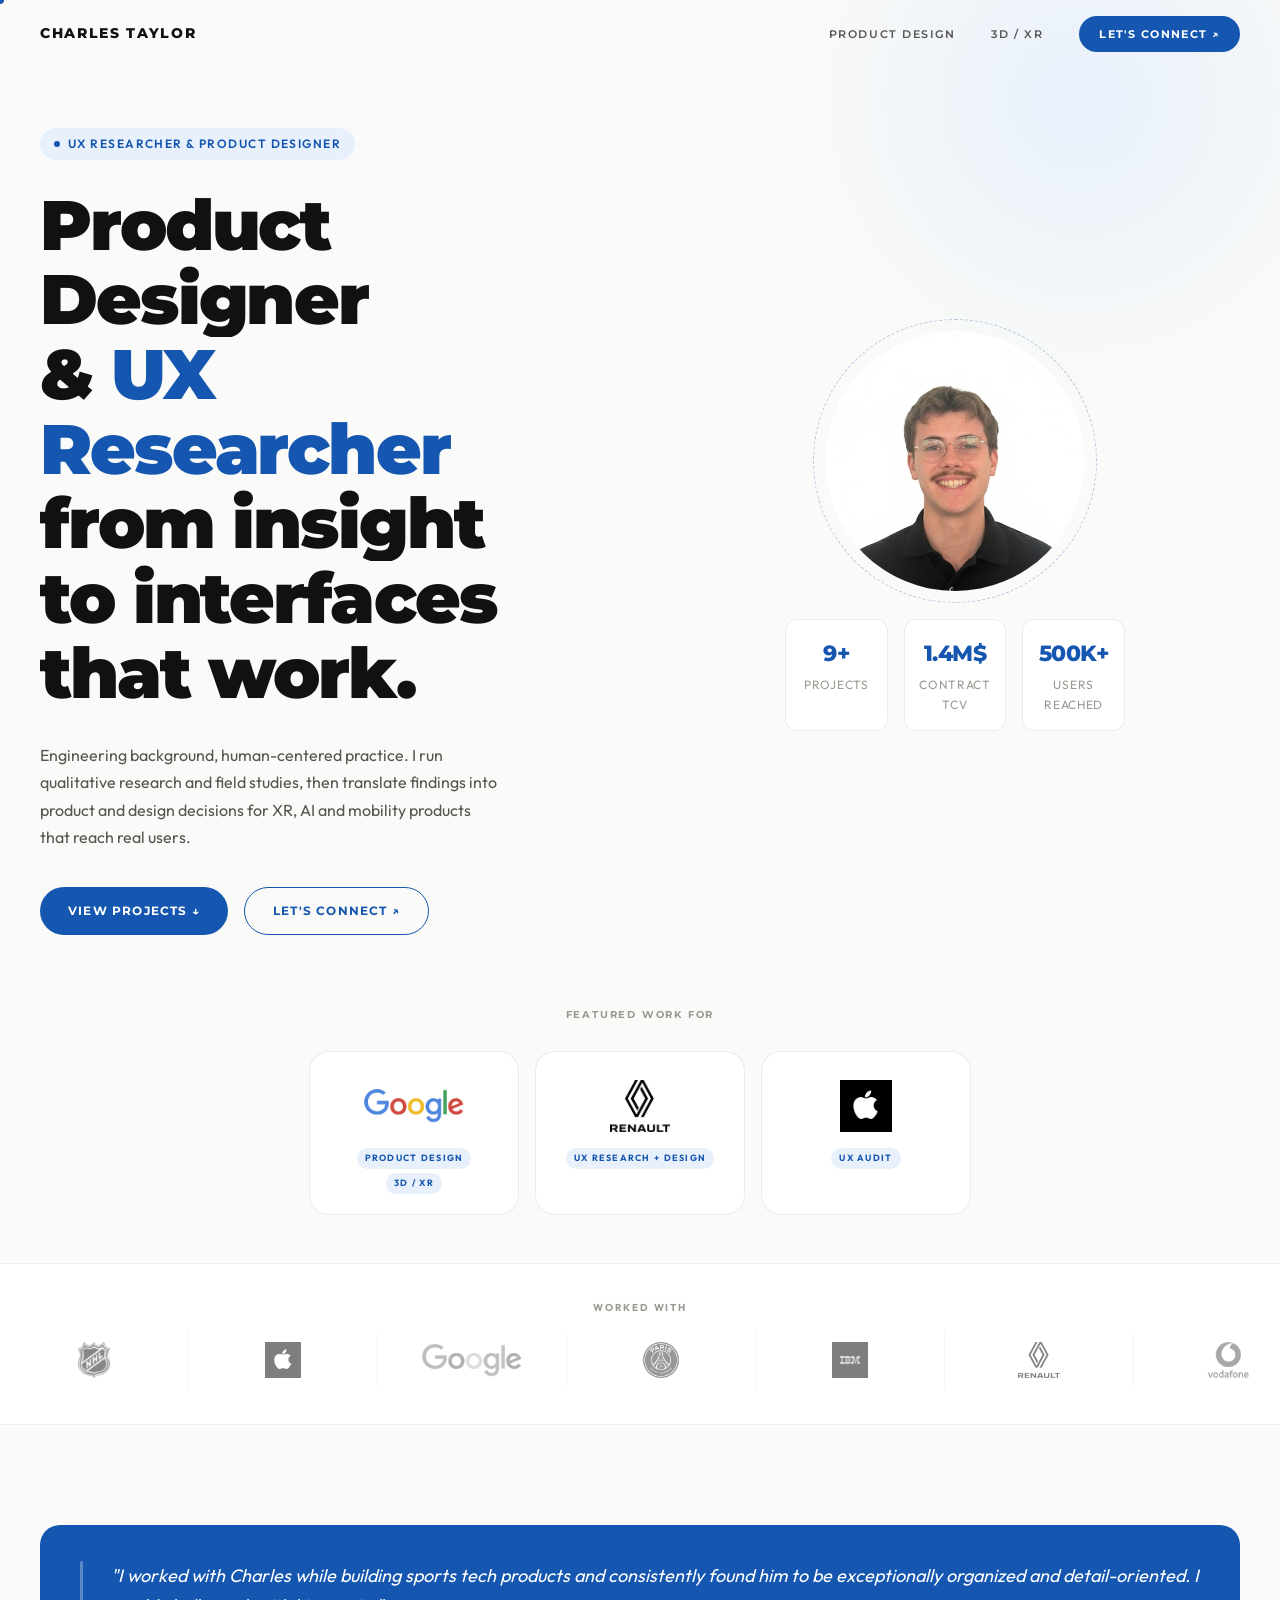
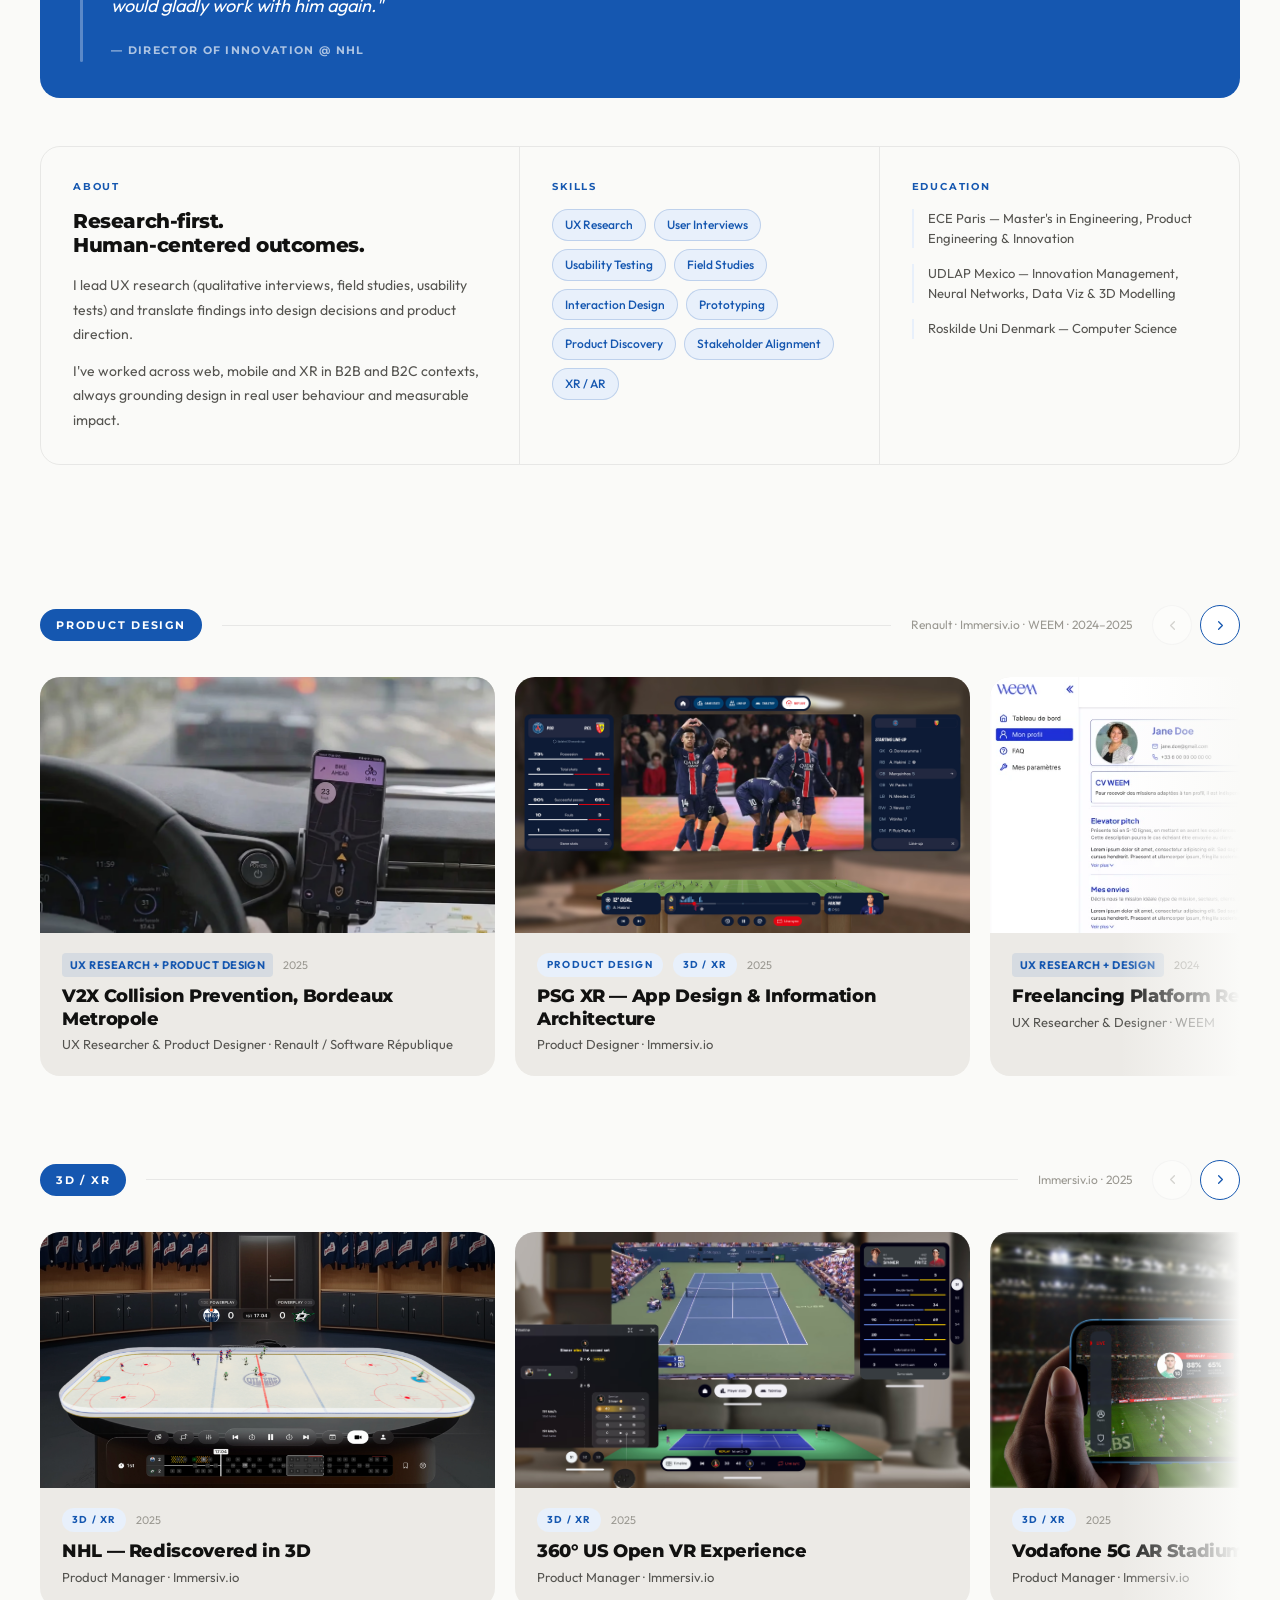
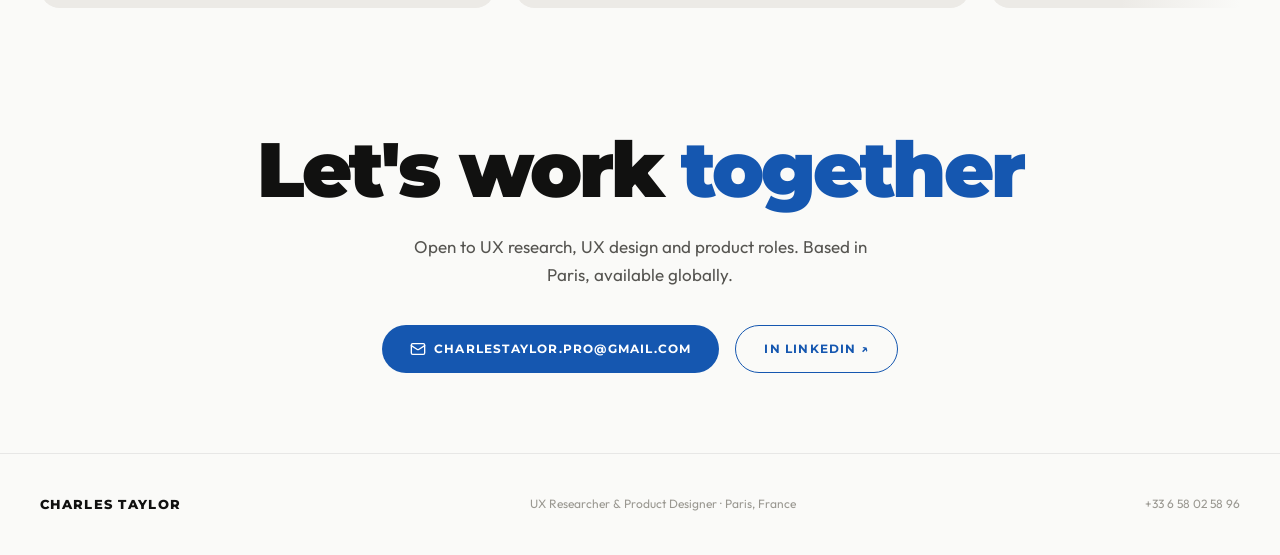
==== commit 913feaa5: "Layout: tighten hero, fix section spacing consistency - Remove min-height: 100vh from hero, padding-" ====
--- a/portfolio/index.html
+++ b/portfolio/index.html
@@ -10,7 +10,7 @@
     body { opacity: 0; }
     /* Home-specific styles */
     .hero { background: var(--bg); }
-    .projects-section { padding: 60px 0; }
+    .projects-section { padding: 40px 0; }
     .projects-section + .projects-section { padding-top: 0; }
 
     /* Project card image fill */
@@ -150,10 +150,6 @@
           </div>
         </div>
       </div>
-    </div>
-    <div class="hero-scroll">
-      <div class="scroll-line"></div>
-      <span>Scroll</span>
     </div>
   </section>
 
--- a/portfolio/css/style.css
+++ b/portfolio/css/style.css
@@ -200,7 +200,6 @@
 
 /* ── Hero ─────────────────────────────────── */
 .hero {
-  min-height: 100vh;
   padding-top: var(--nav-h);
   display: flex;
   align-items: center;
@@ -219,7 +218,7 @@
   width: 100%;
   max-width: 1280px;
   margin: 0 auto;
-  padding: 32px 40px 60px;
+  padding: 60px 40px 24px;
   display: grid;
   grid-template-columns: 1fr 1fr;
   gap: 60px;
@@ -429,7 +428,7 @@
 
 /* ── Featured Clients ────────────────────── */
 .featured-clients {
-  padding: 64px 0 48px;
+  padding: 48px 0;
 }
 .featured-label {
   font-family: var(--ff-display);
@@ -517,7 +516,7 @@
 .logo-strip {
   border-top: 1px solid var(--line);
   border-bottom: 1px solid var(--line);
-  padding: 20px 0;
+  padding: 36px 0;
   overflow: hidden;
   background: var(--white);
 }
@@ -608,7 +607,7 @@
 
 /* ── Quote / About ───────────────────────── */
 .about-section {
-  padding: 80px 0 40px;
+  padding: 100px 0;
 }
 
 /* Pull quote */
@@ -854,7 +853,7 @@
 
 /* ── Contact ─────────────────────────────── */
 .contact-section {
-  padding: 120px 0 80px;
+  padding: 80px 0;
   text-align: center;
 }
 .contact-section h2 {
@@ -1501,7 +1500,7 @@
 
 /* Uniform card size in carousel */
 .carousel-track .project-card {
-  flex: 0 0 clamp(280px, 36vw, 420px);
+  flex: 0 0 clamp(280px, 41vw, 455px);
   scroll-snap-align: start;
   /* reset any grid-based styles */
   grid-column: unset;
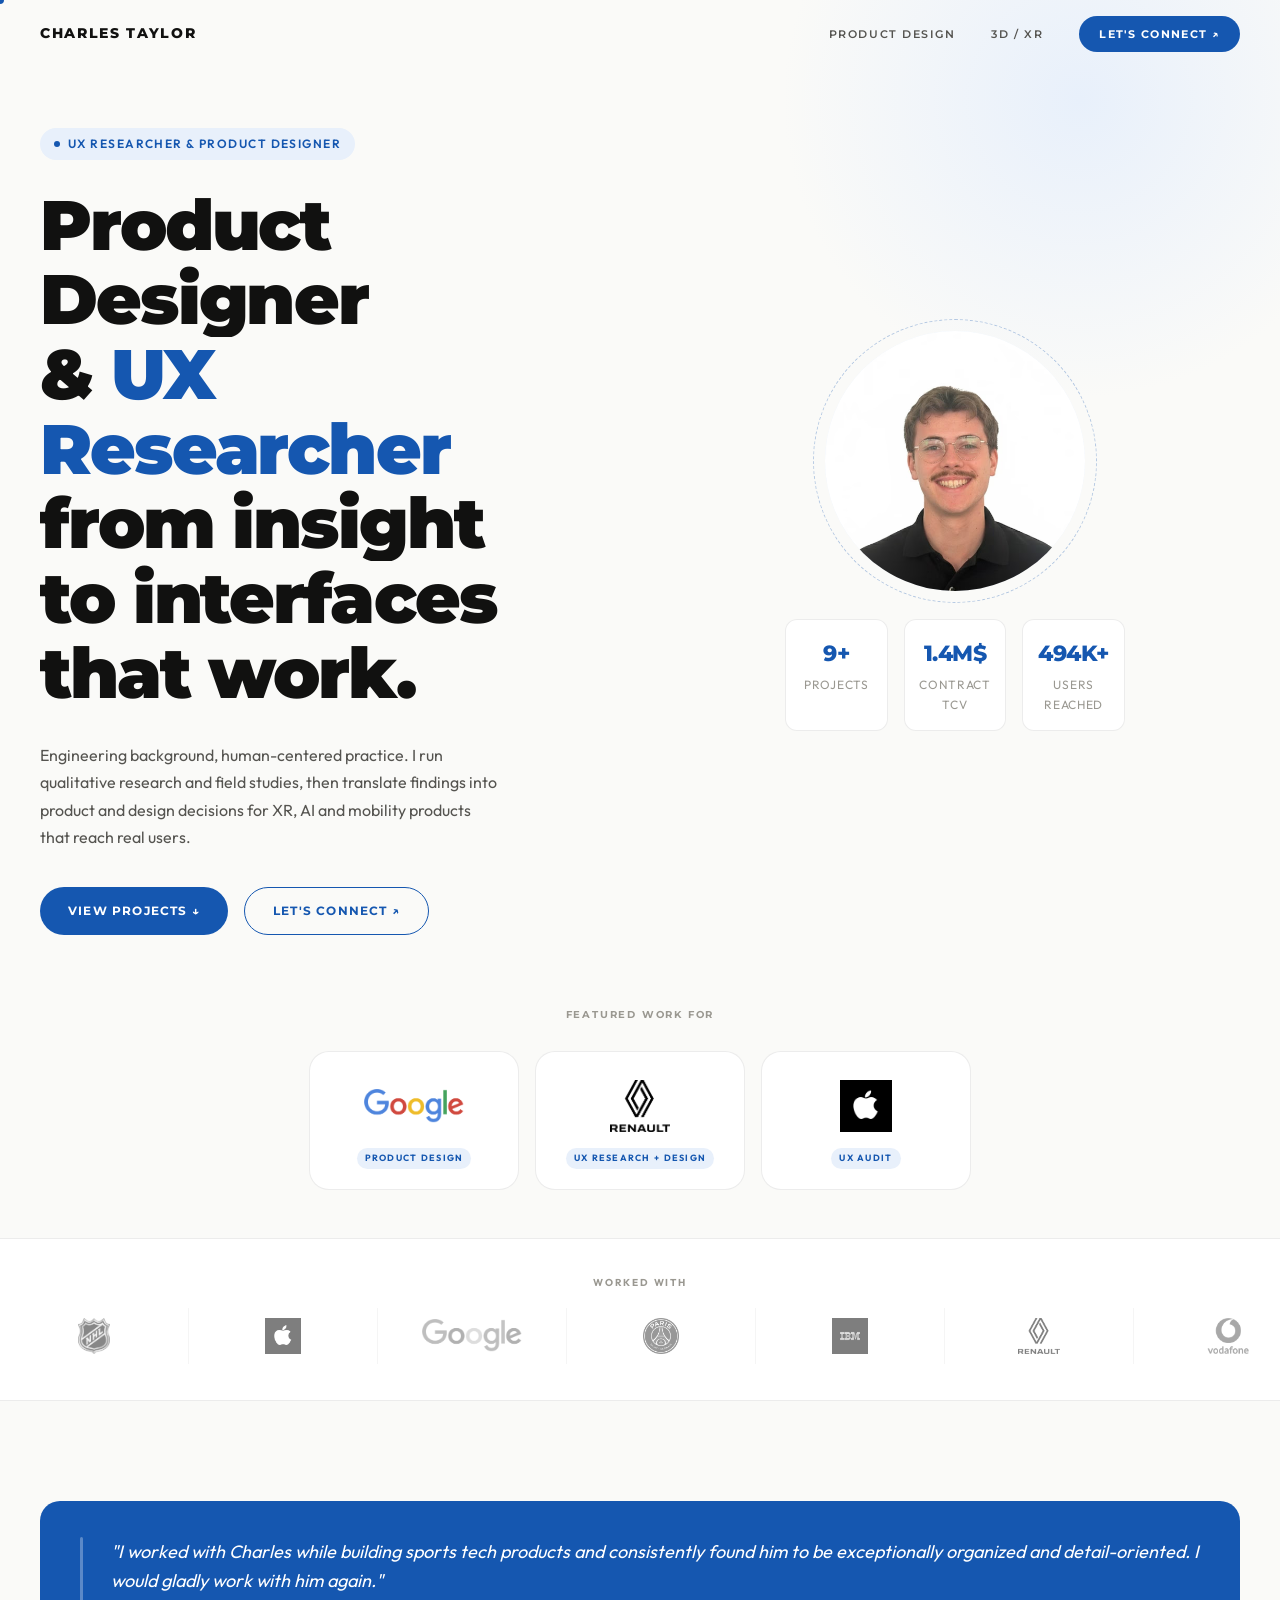
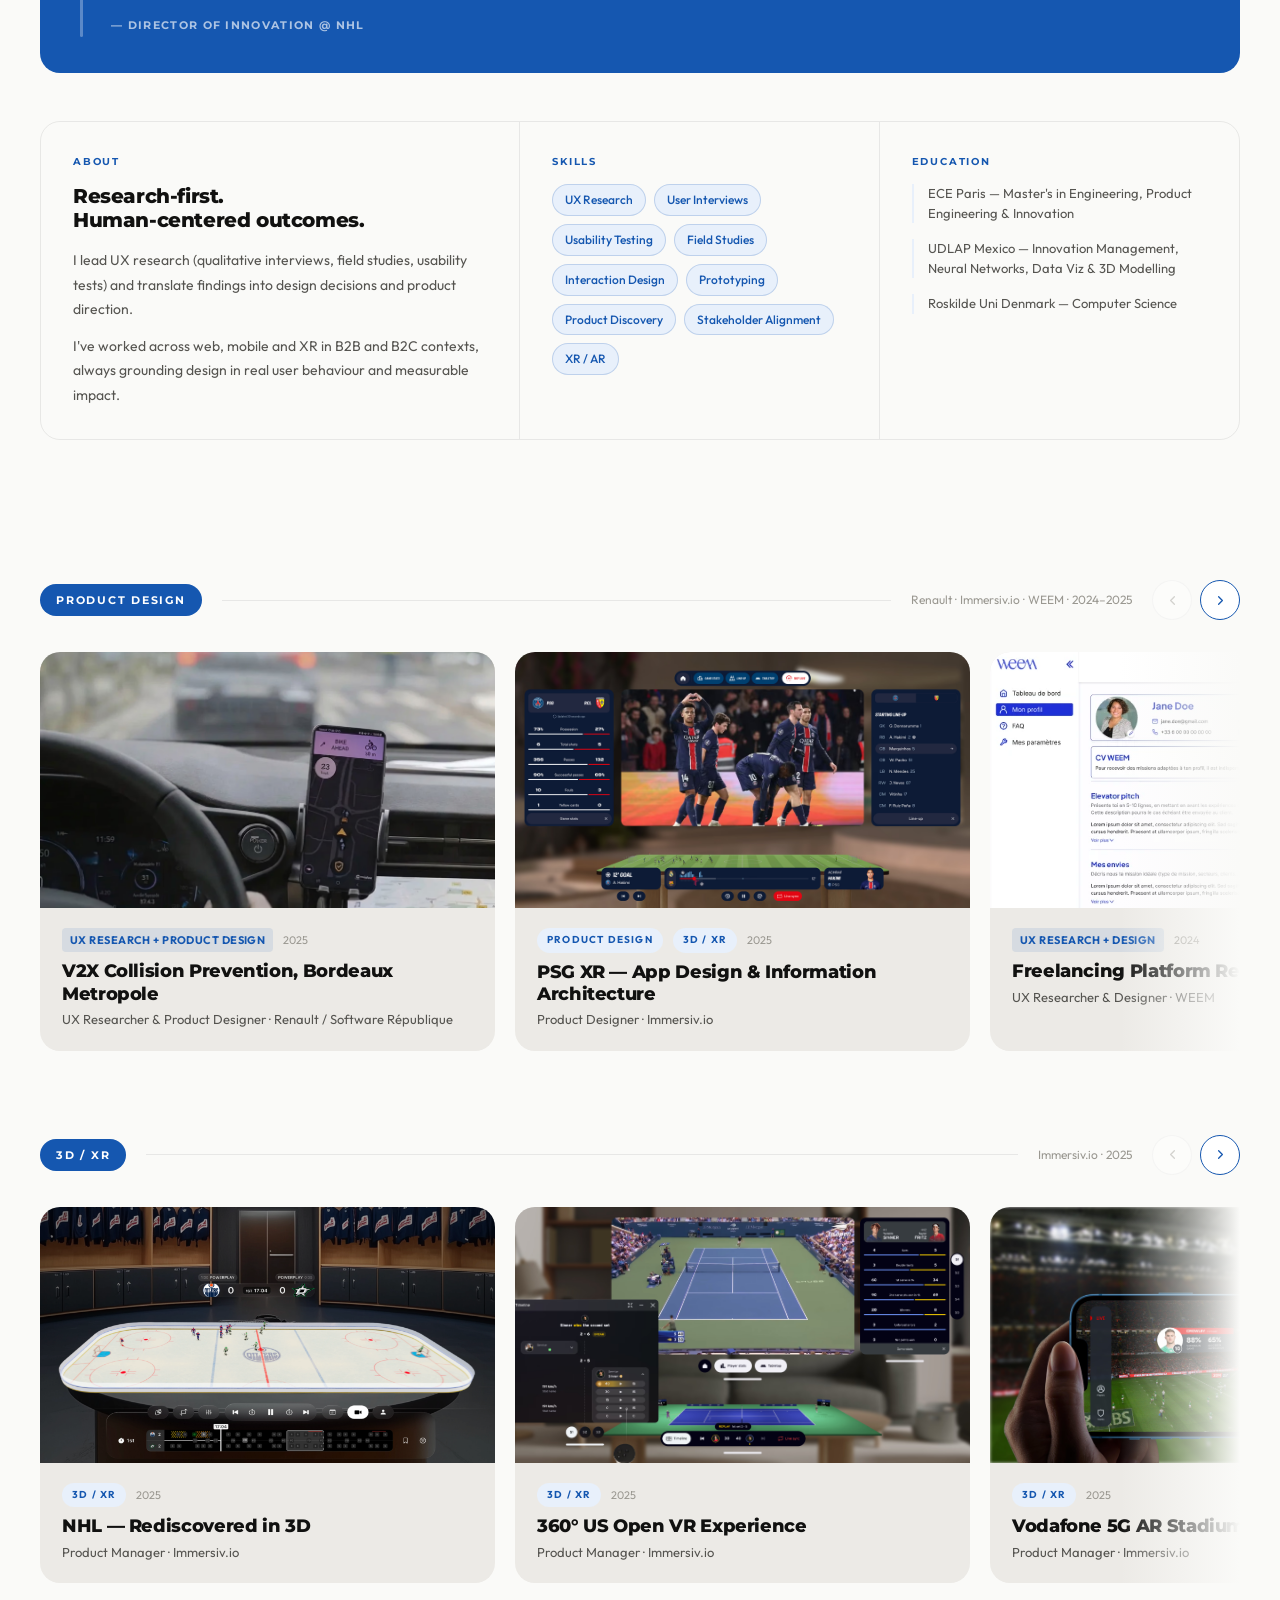
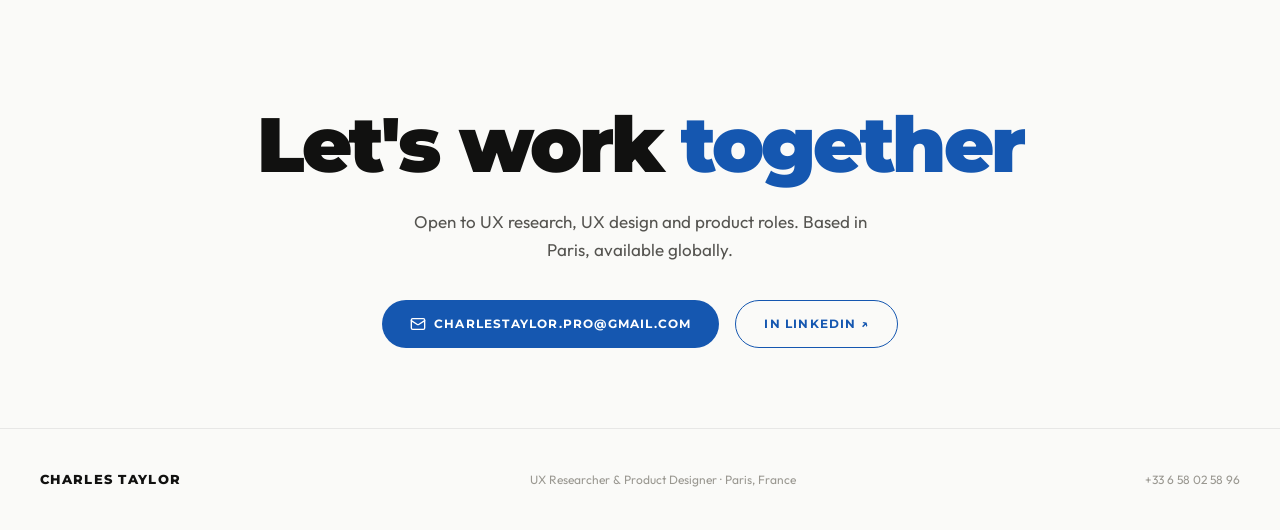
==== commit ded8fcd6: "Featured cards: remove 3D/XR tag from Google card Co-Authored-By: Claude Sonnet 4.6 <noreply@anthrop" ====
--- a/portfolio/index.html
+++ b/portfolio/index.html
@@ -164,7 +164,6 @@
           </div>
           <div class="featured-card-info">
             <span class="featured-card-tag">Product Design</span>
-            <span class="featured-card-tag">3D / XR</span>
           </div>
         </a>
         <a href="projects/v2x.html" class="featured-card">
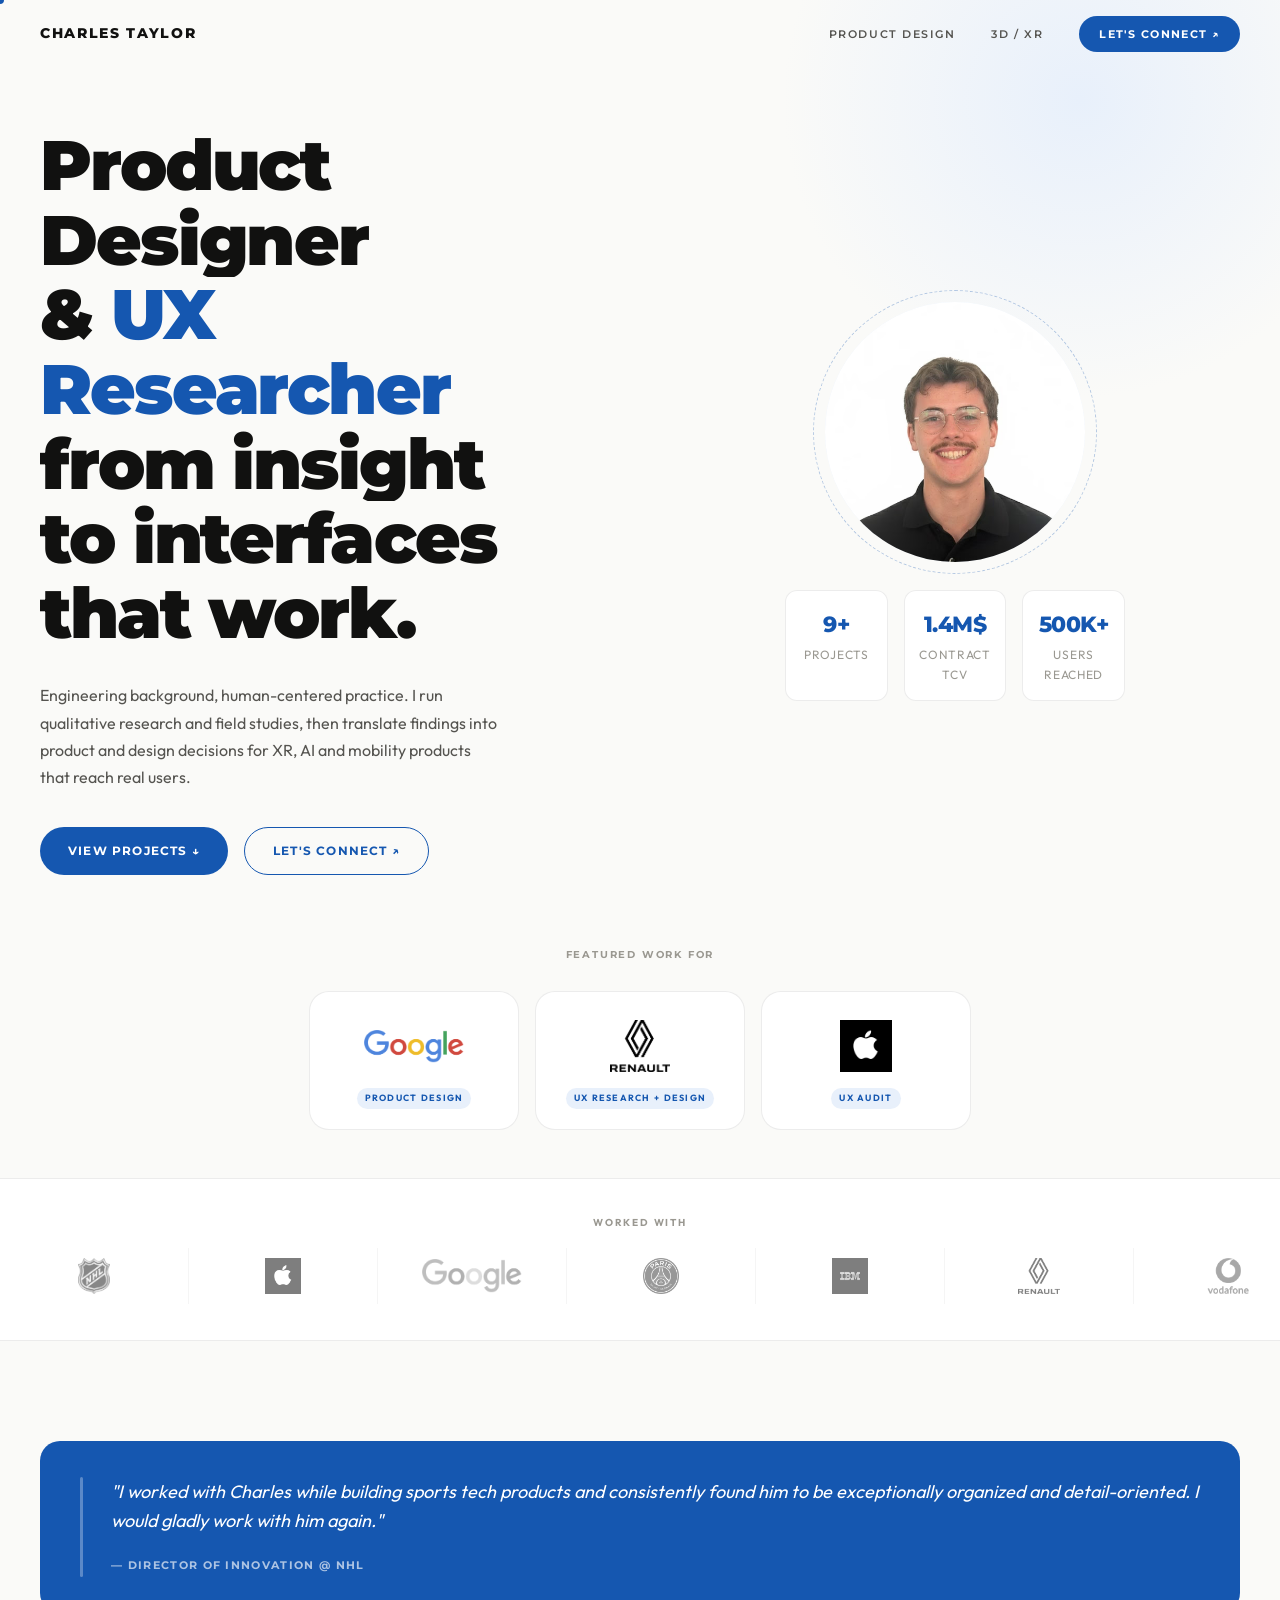
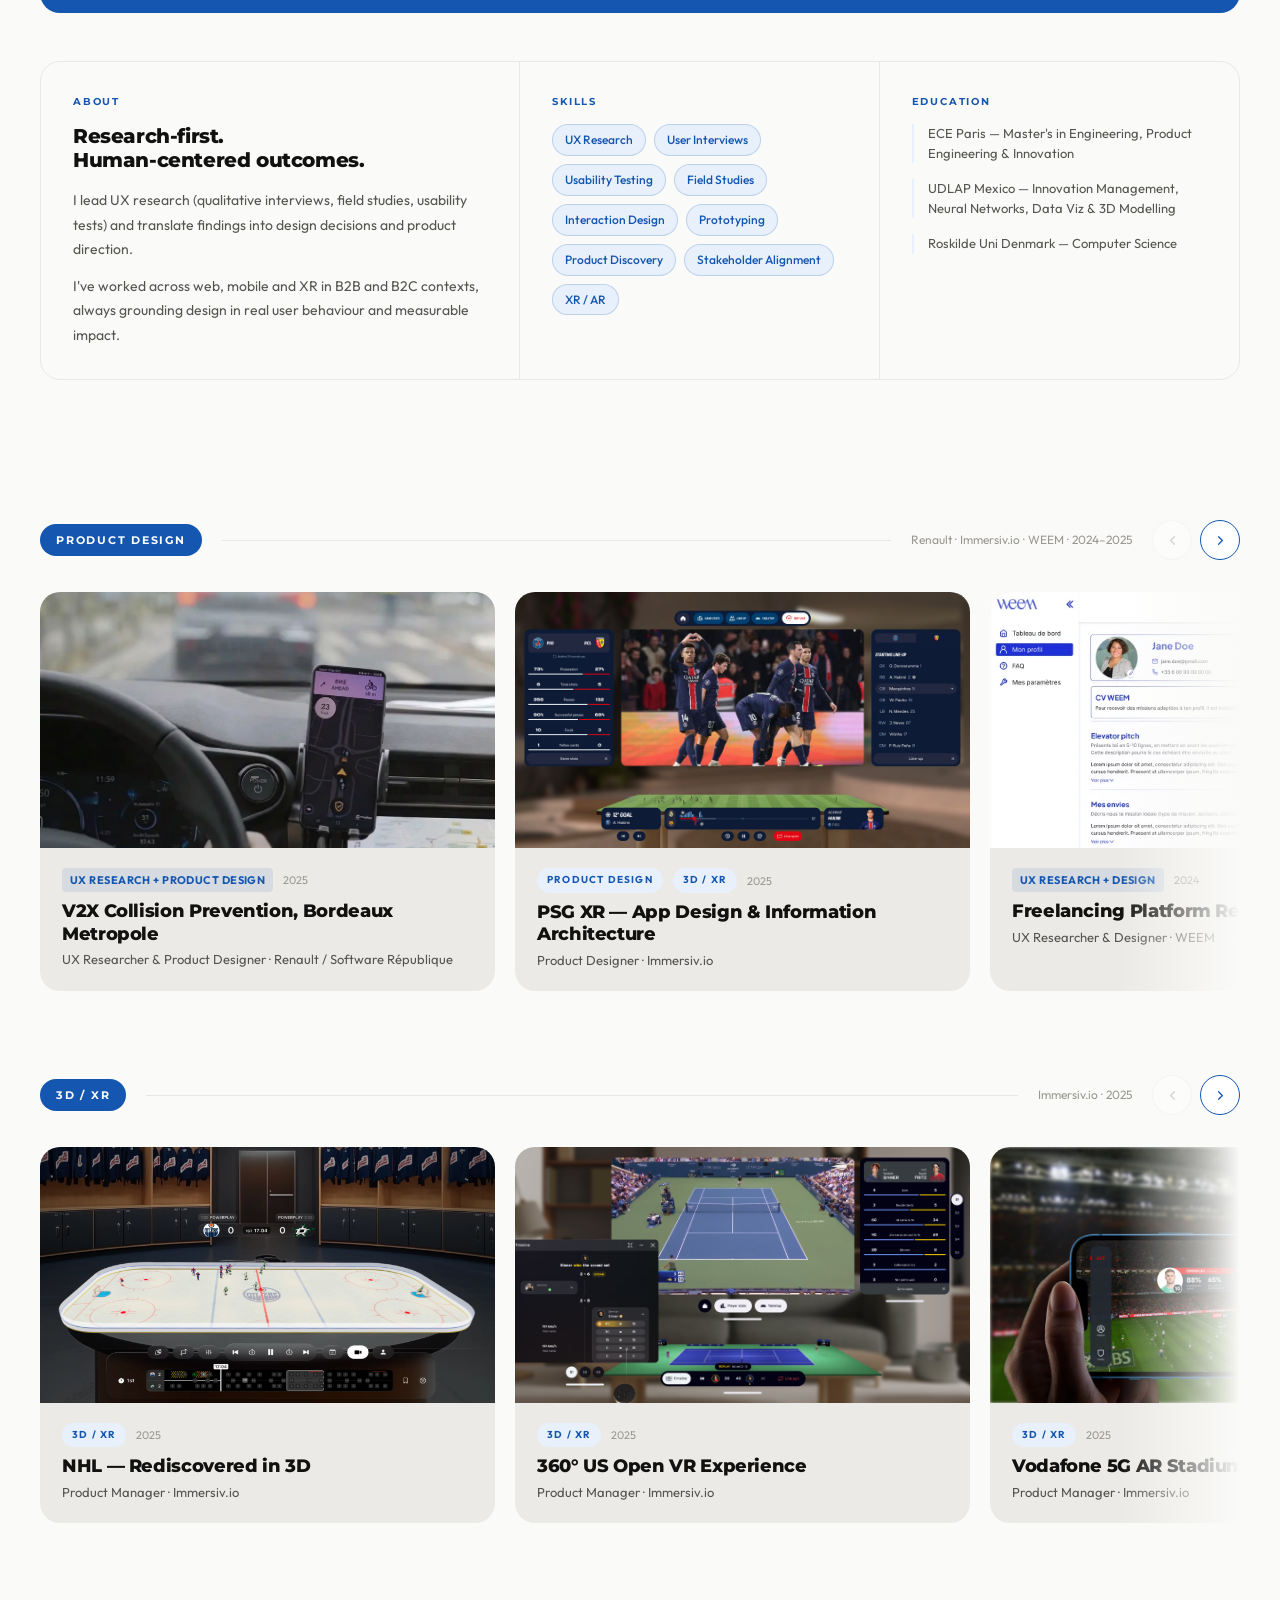
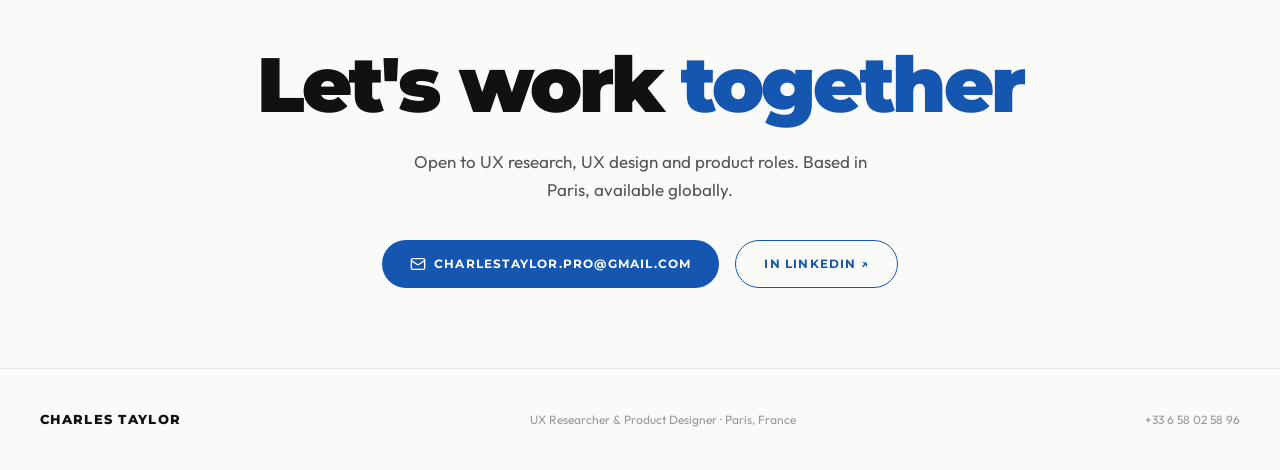
==== commit 26343f53: "Hero: remove UX Researcher & Product Designer label Co-Authored-By: Claude Sonnet 4.6 <noreply@anthr" ====
--- a/portfolio/index.html
+++ b/portfolio/index.html
@@ -112,8 +112,7 @@
   <section class="hero">
     <div class="hero-inner">
       <div class="hero-left">
-        <div class="hero-tag">UX Researcher & Product Designer</div>
-        <h1 class="hero-title">
+<h1 class="hero-title">
           <span class="line"><span>Product Designer</span></span>
           <span class="line"><span>&amp; <em>UX Researcher</em></span></span>
           <span class="line"><span>from insight</span></span>
--- a/portfolio/css/style.css
+++ b/portfolio/css/style.css
@@ -510,6 +510,7 @@
 }
 @media (max-width: 480px) {
   .featured-grid .featured-card { flex: 0 0 calc(50% - 8px); }
+  .carousel-track .project-card { flex: 0 0 76vw; }
 }
 
 /* ── Logo Strip ──────────────────────────── */
@@ -1398,6 +1399,15 @@
 }
 
 @media (max-width: 768px) {
+  .logo-item {
+    padding: 0 18px;
+    height: 44px;
+  }
+  .logo-item img {
+    width: 72px;
+    height: 28px;
+  }
+
   :root { --nav-h: 60px; }
   .nav { padding: 0 20px; }
   .nav-links { display: none; }
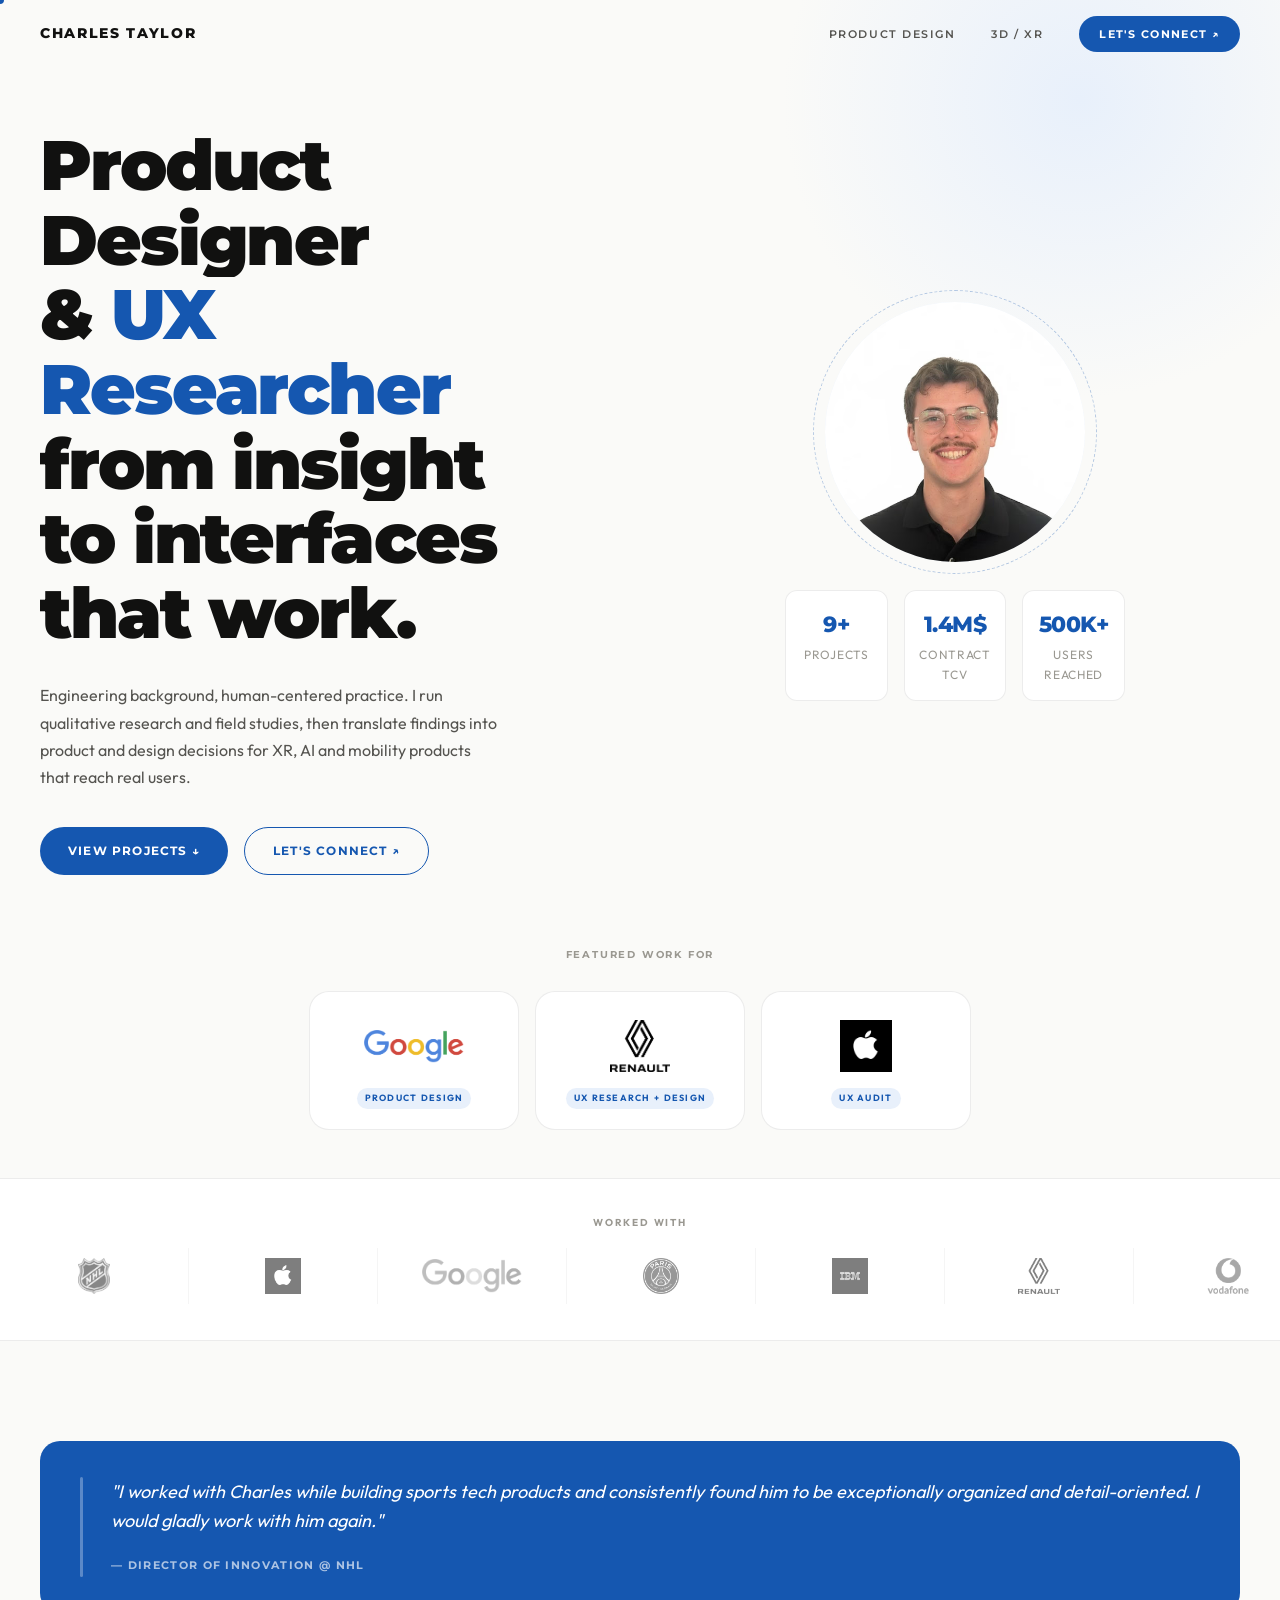
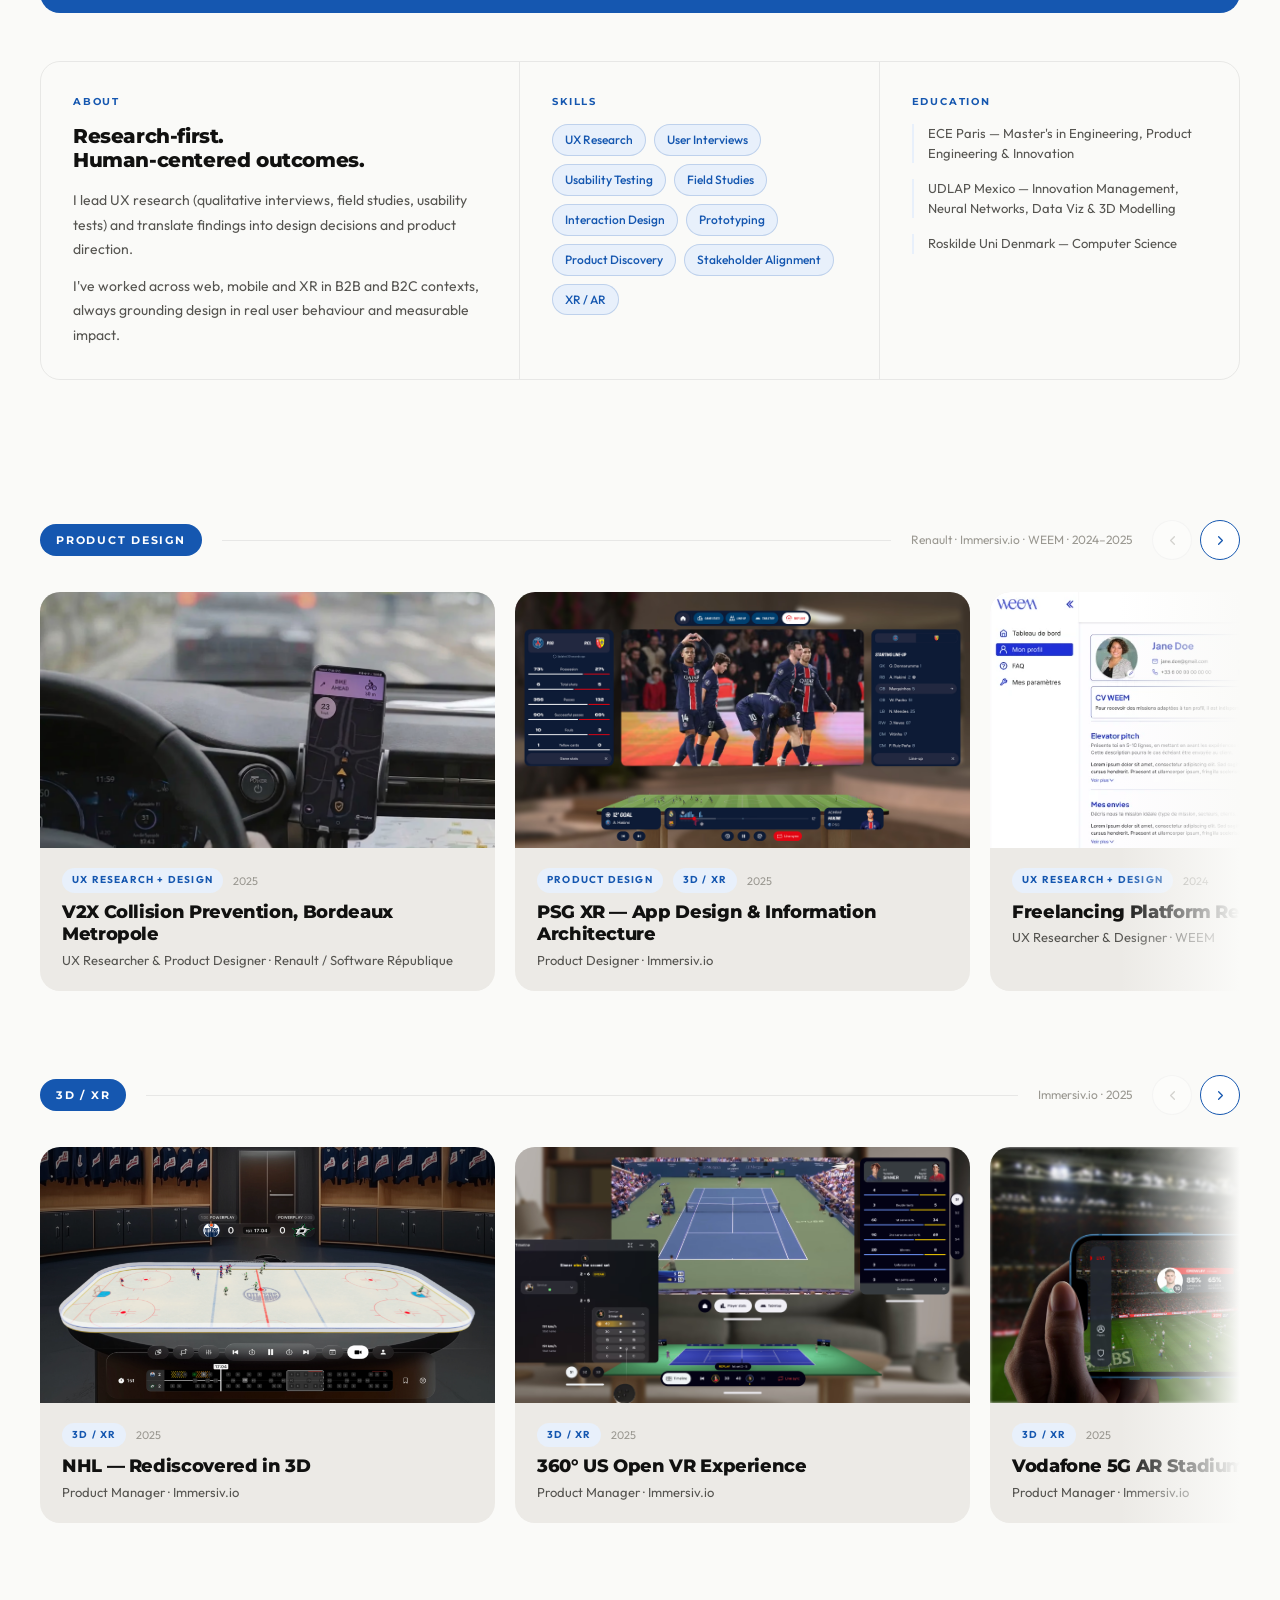
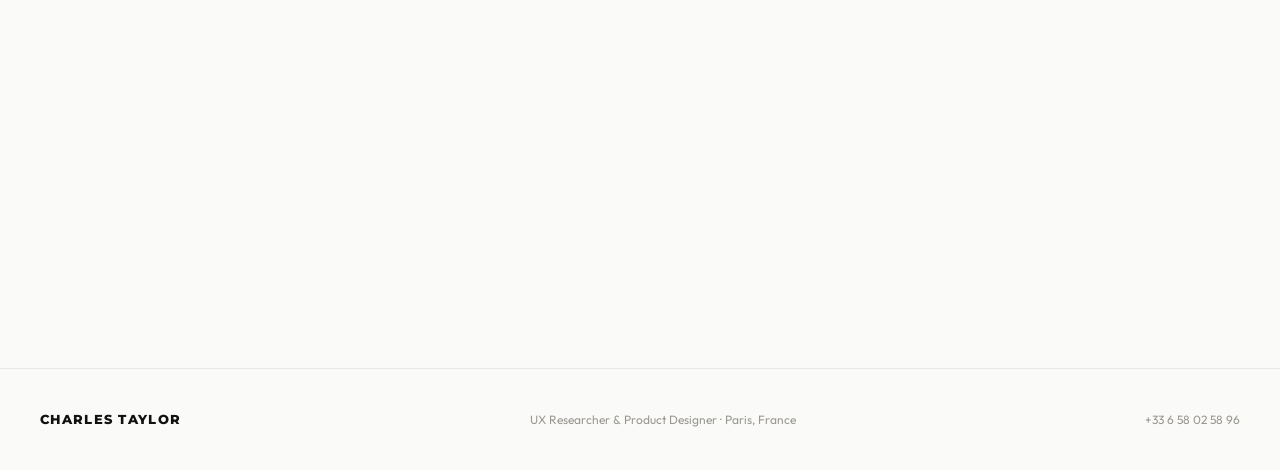
==== commit eae26e81: "Cards: remove inline styles on card-category labels All card-category spans now use the shared CSS c" ====
--- a/portfolio/index.html
+++ b/portfolio/index.html
@@ -325,7 +325,7 @@
           </div>
           <div class="project-card-body">
             <div class="project-card-meta">
-              <span class="card-category" style="background:rgba(21,87,176,0.1);color:var(--blue);border-radius:4px;padding:3px 8px;font-size:11px;font-weight:700;letter-spacing:0.04em;">UX Research + Product Design</span>
+              <span class="card-category">UX Research + Design</span>
               <span class="card-year">2025</span>
             </div>
             <div class="project-card-title">V2X Collision Prevention, Bordeaux Metropole</div>
@@ -374,7 +374,7 @@
           </div>
           <div class="project-card-body">
             <div class="project-card-meta">
-              <span class="card-category" style="background:rgba(21,87,176,0.1);color:var(--blue);border-radius:4px;padding:3px 8px;font-size:11px;font-weight:700;letter-spacing:0.04em;">UX Research + Design</span>
+              <span class="card-category">UX Research + Design</span>
               <span class="card-year">2024</span>
             </div>
             <div class="project-card-title">Freelancing Platform Redesign</div>
@@ -395,7 +395,7 @@
           </div>
           <div class="project-card-body">
             <div class="project-card-meta">
-              <span class="card-category" style="background:rgba(21,87,176,0.1);color:var(--blue);border-radius:4px;padding:3px 8px;font-size:11px;font-weight:700;letter-spacing:0.04em;">UX Research + Design</span>
+              <span class="card-category">UX Research + Design</span>
               <span class="card-year">2024</span>
             </div>
             <div class="project-card-title">Internal Freelancer Search Tool Design</div>
--- a/portfolio/css/style.css
+++ b/portfolio/css/style.css
@@ -510,7 +510,6 @@
 }
 @media (max-width: 480px) {
   .featured-grid .featured-card { flex: 0 0 calc(50% - 8px); }
-  .carousel-track .project-card { flex: 0 0 76vw; }
 }
 
 /* ── Logo Strip ──────────────────────────── */
@@ -1400,13 +1399,14 @@
 
 @media (max-width: 768px) {
   .logo-item {
-    padding: 0 18px;
+    padding: 0 12px;
     height: 44px;
   }
   .logo-item img {
-    width: 72px;
-    height: 28px;
+    width: 60px;
+    height: 24px;
   }
+  .carousel-track .project-card { flex: 0 0 70vw; }
 
   :root { --nav-h: 60px; }
   .nav { padding: 0 20px; }
@@ -1559,8 +1559,17 @@
   /* On mobile touch drag is natural; hide arrows and fade */
   .carousel-controls { display: none; }
   .projects-carousel::after { display: none; }
-  .carousel-track { padding-right: 20px; }
-  .carousel-track .project-card { flex: 0 0 82vw; }
+  /* Break carousel out of container padding so it spans full viewport */
+  .projects-carousel {
+    margin-left: -20px;
+    margin-right: -20px;
+  }
+  .carousel-track {
+    padding-left: 20px;
+    padding-right: 20px;
+    scroll-padding-left: 20px;
+  }
+  .carousel-track .project-card { flex: 0 0 70vw; }
 }
 
 /* ── Misc Utilities ──────────────────────── */
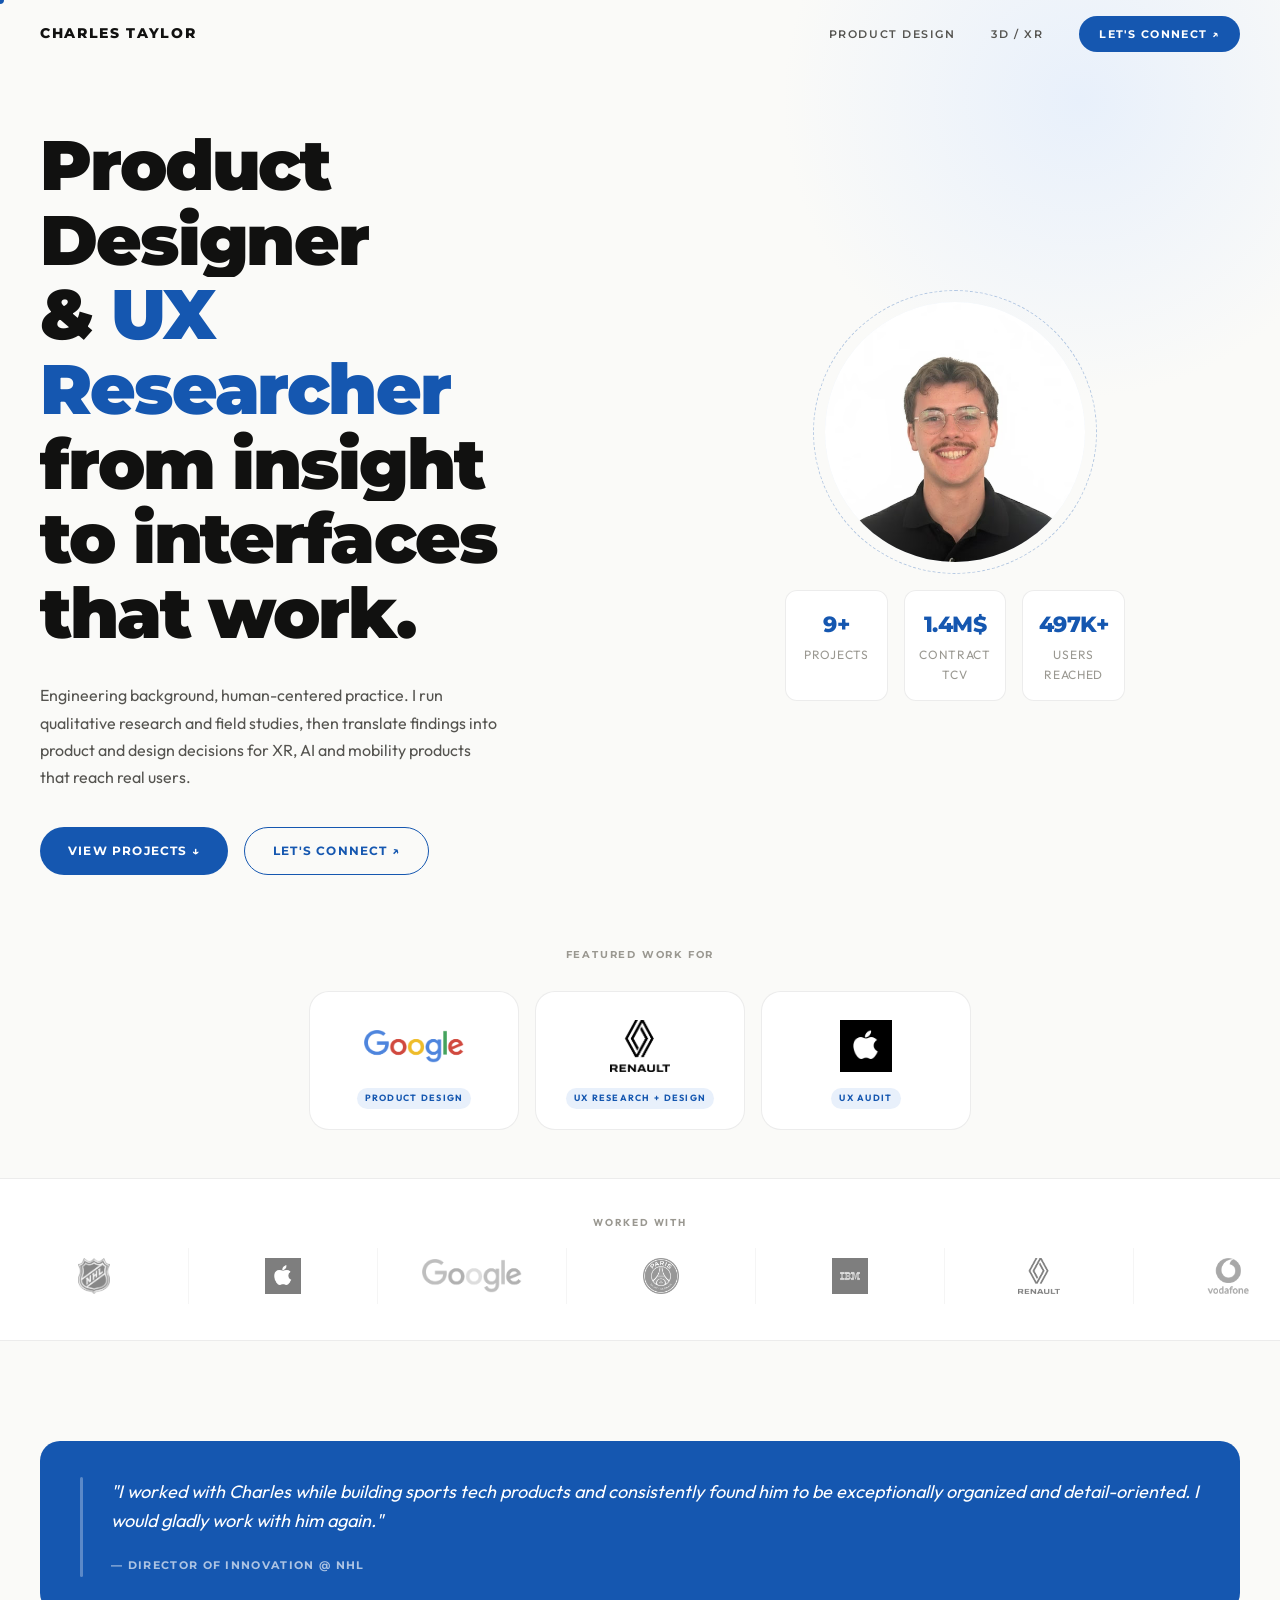
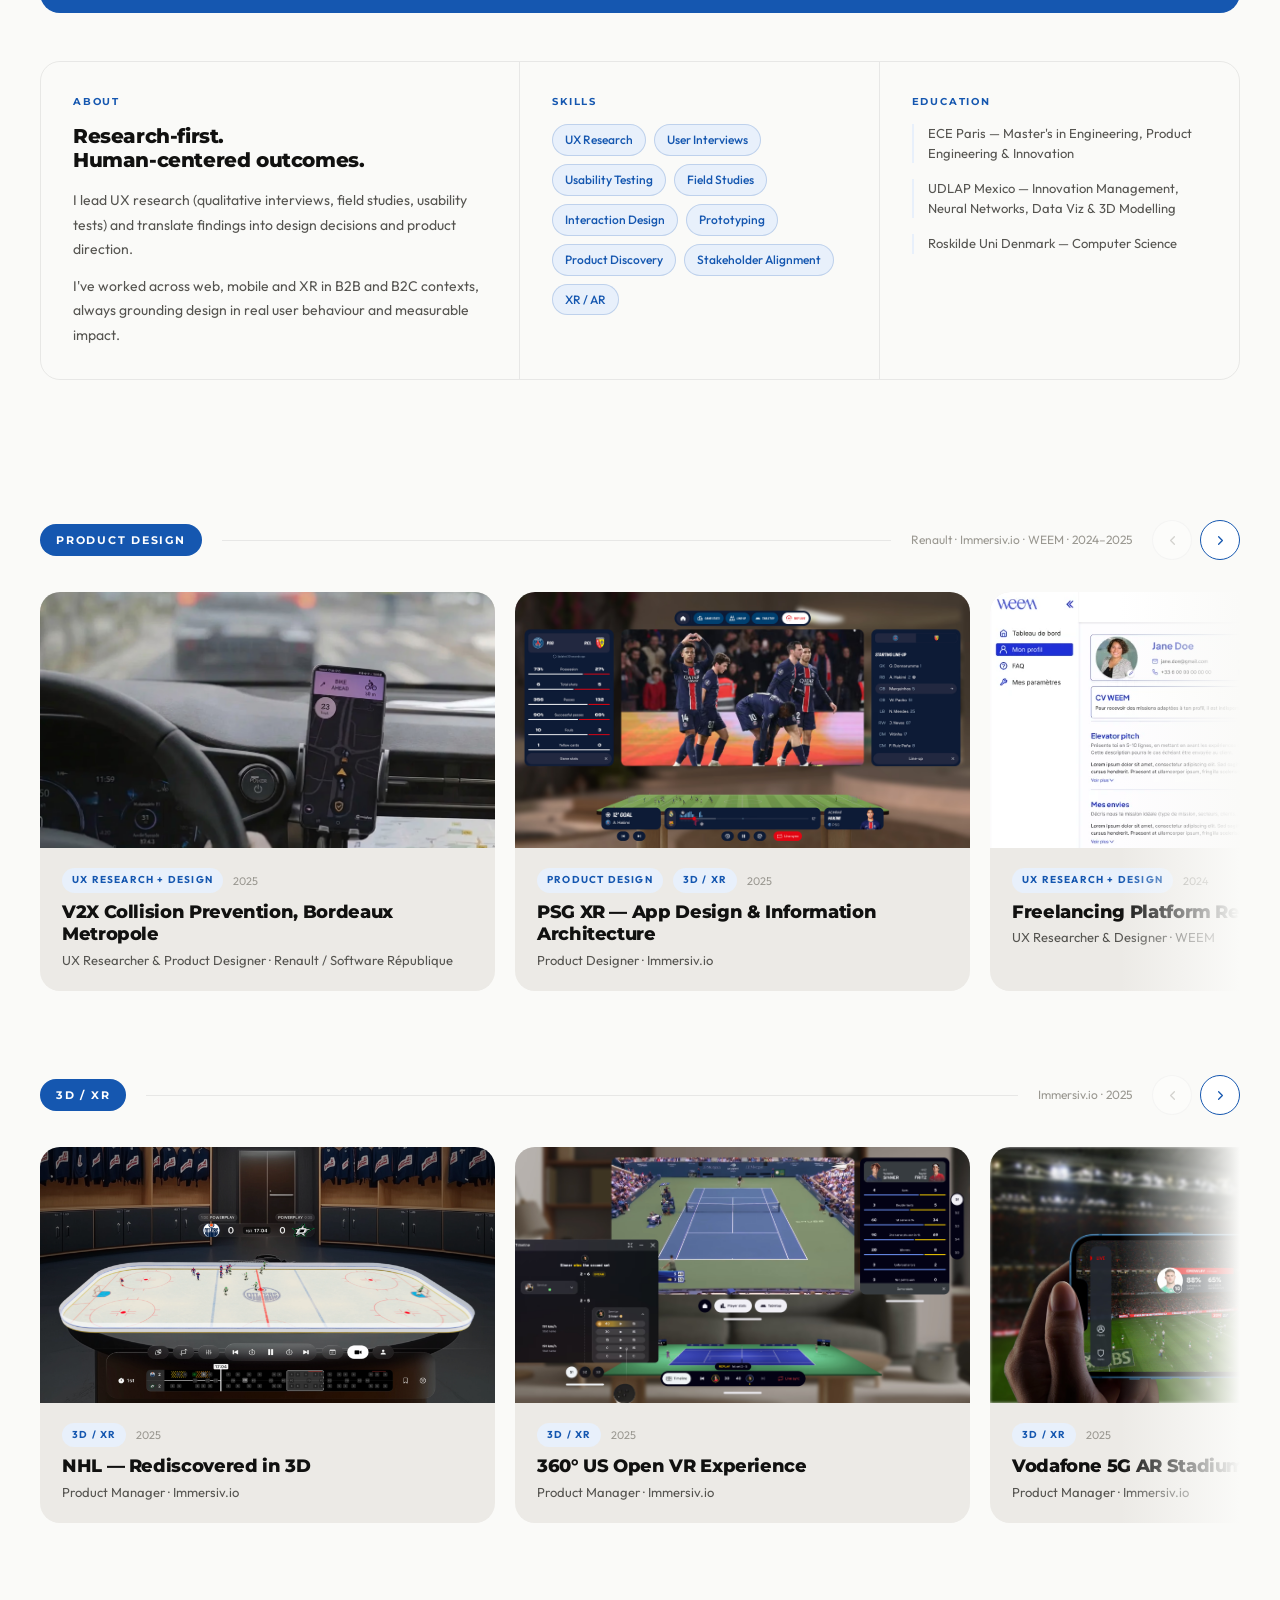
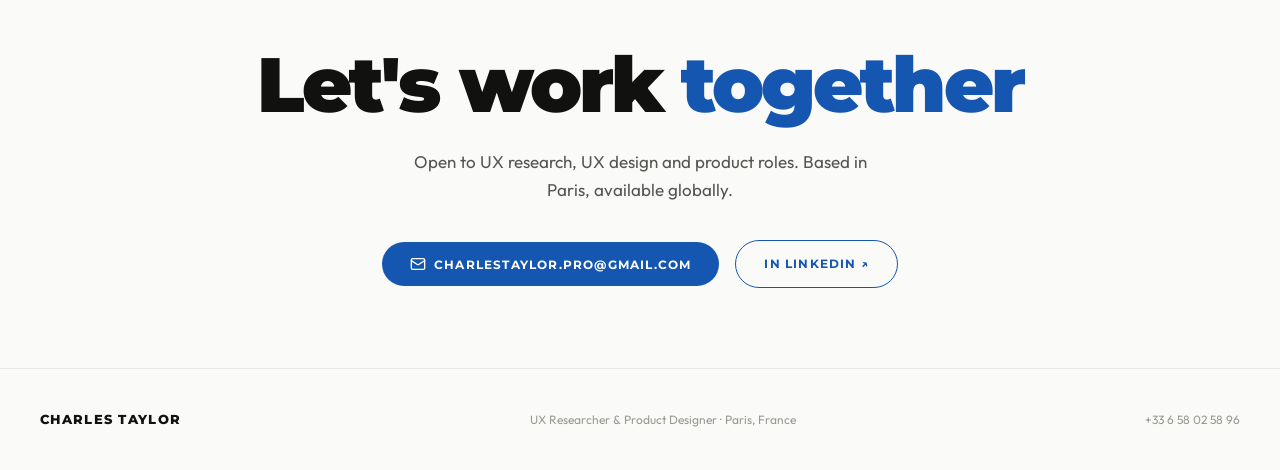
==== commit 29de2b36: "Contact: replace mailto with copy-to-clipboard email button Click copies the address, button turns g" ====
--- a/portfolio/index.html
+++ b/portfolio/index.html
@@ -514,10 +514,11 @@
         Open to UX research, UX design and product roles. Based in Paris, available globally.
       </p>
       <div class="contact-links reveal reveal-delay-2">
-        <a href="mailto:charlestaylor.pro@gmail.com" class="btn-primary">
-          <svg width="16" height="16" viewBox="0 0 24 24" fill="none" stroke="currentColor" stroke-width="2" stroke-linecap="round" stroke-linejoin="round" aria-hidden="true"><rect x="2" y="4" width="20" height="16" rx="2"/><path d="m22 7-8.97 5.7a1.94 1.94 0 0 1-2.06 0L2 7"/></svg>
-          charlestaylor.pro@gmail.com
-        </a>
+        <button class="btn-primary btn-copy-email" data-email="charlestaylor.pro@gmail.com" aria-label="Copy email address">
+          <svg class="icon-mail" width="16" height="16" viewBox="0 0 24 24" fill="none" stroke="currentColor" stroke-width="2" stroke-linecap="round" stroke-linejoin="round" aria-hidden="true"><rect x="2" y="4" width="20" height="16" rx="2"/><path d="m22 7-8.97 5.7a1.94 1.94 0 0 1-2.06 0L2 7"/></svg>
+          <svg class="icon-check" width="16" height="16" viewBox="0 0 24 24" fill="none" stroke="currentColor" stroke-width="2.5" stroke-linecap="round" stroke-linejoin="round" aria-hidden="true" style="display:none"><polyline points="20 6 9 17 4 12"/></svg>
+          <span class="btn-copy-label">charlestaylor.pro@gmail.com</span>
+        </button>
         <a href="https://www.linkedin.com/in/chucktaylor2002" target="_blank" rel="noopener" class="btn-secondary">
           in LinkedIn ↗
         </a>
--- a/portfolio/css/style.css
+++ b/portfolio/css/style.css
@@ -880,6 +880,17 @@
   justify-content: center;
   gap: 16px;
   flex-wrap: wrap;
+}
+.btn-copy-email {
+  border: none;
+  cursor: none;
+}
+.btn-copy-email.copied {
+  background: #1a9e5c;
+  box-shadow: 0 8px 24px rgba(26, 158, 92, 0.3);
+}
+.btn-copy-email.copied:hover {
+  background: #158a4f;
 }
 
 /* ── Footer ──────────────────────────────── */
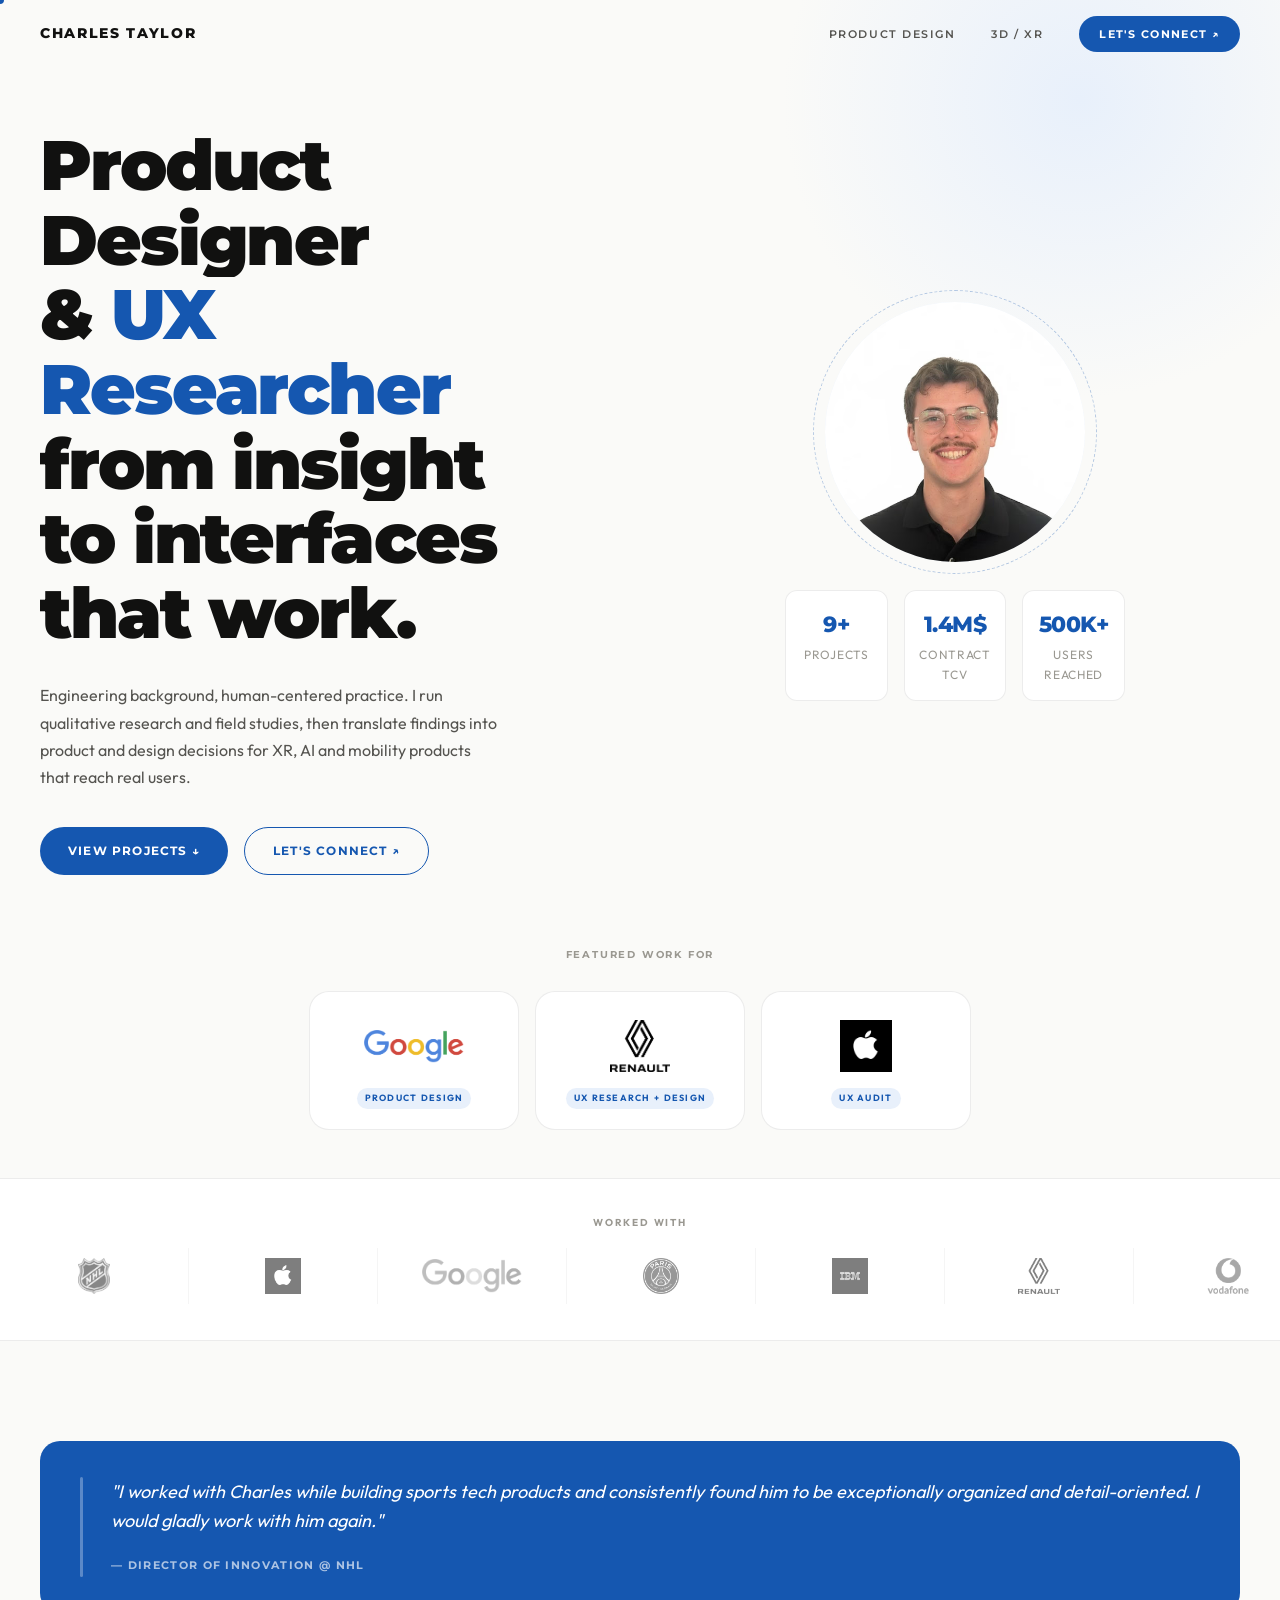
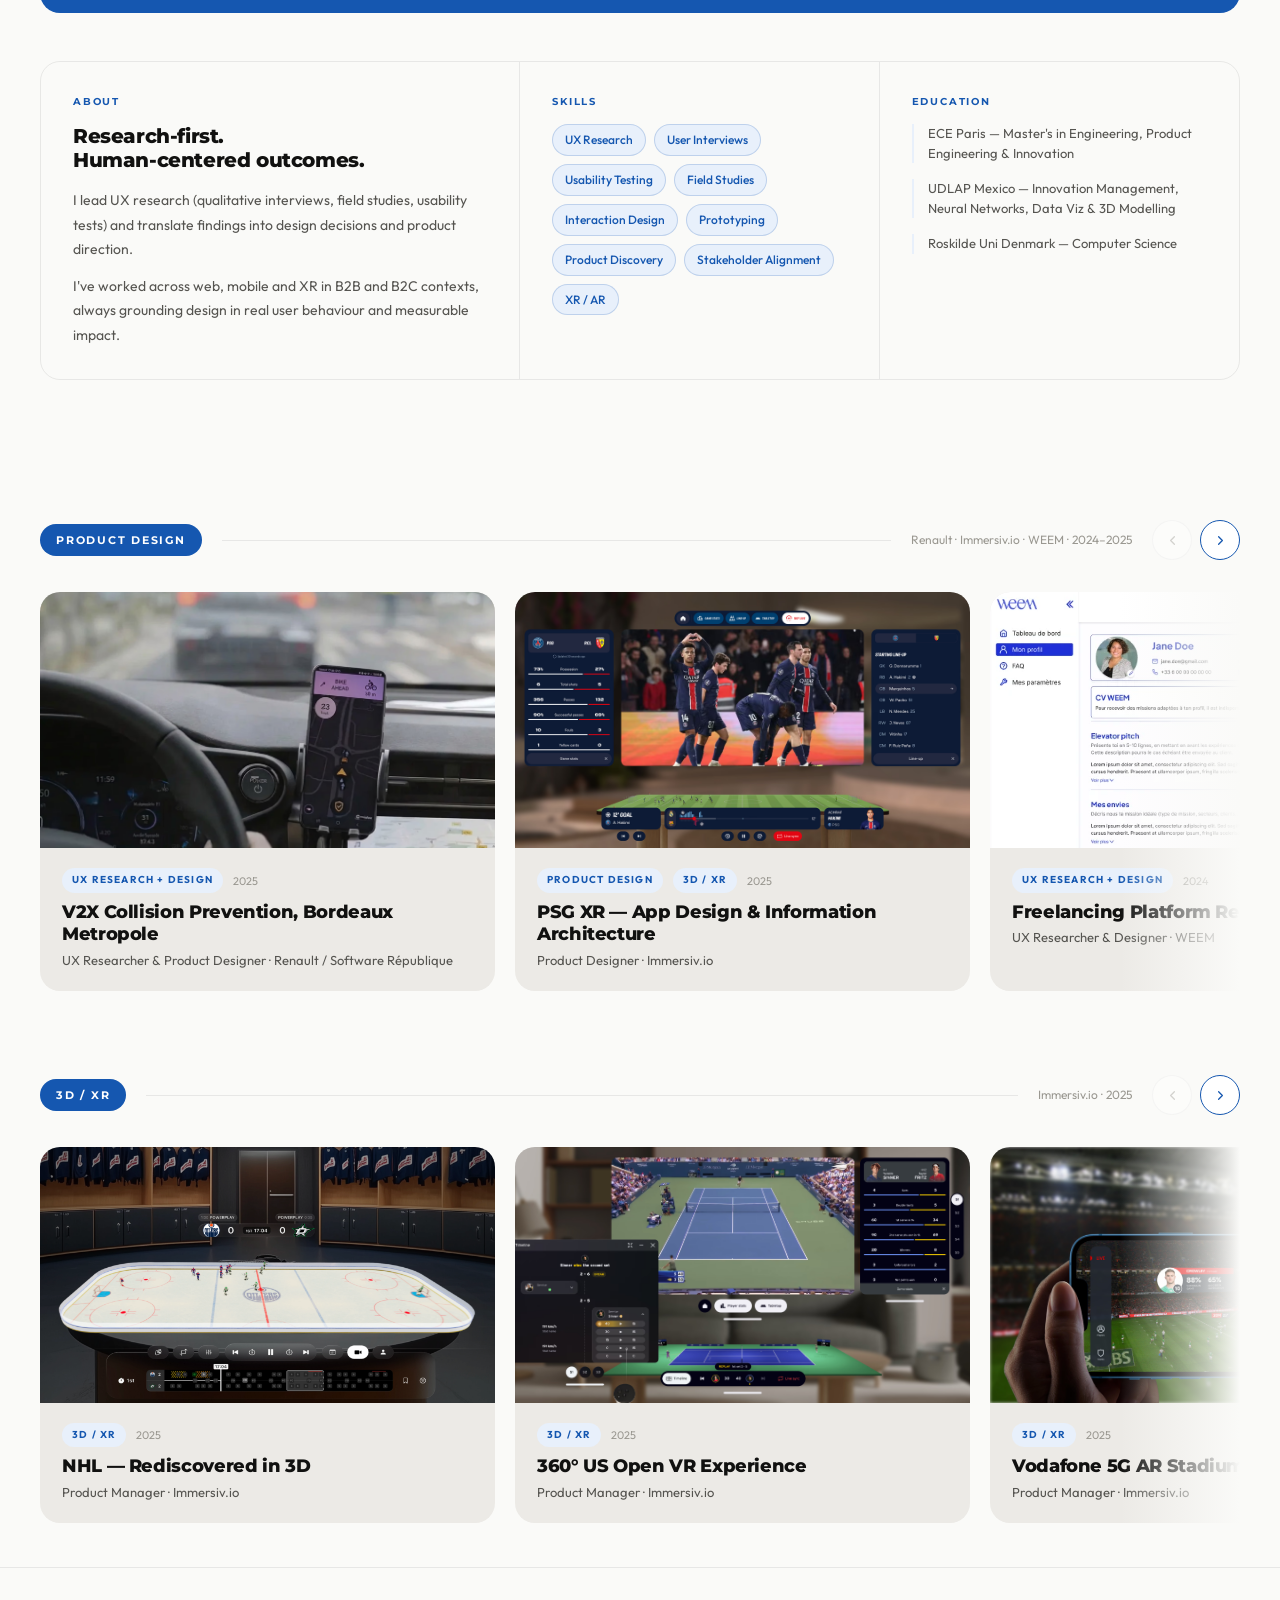
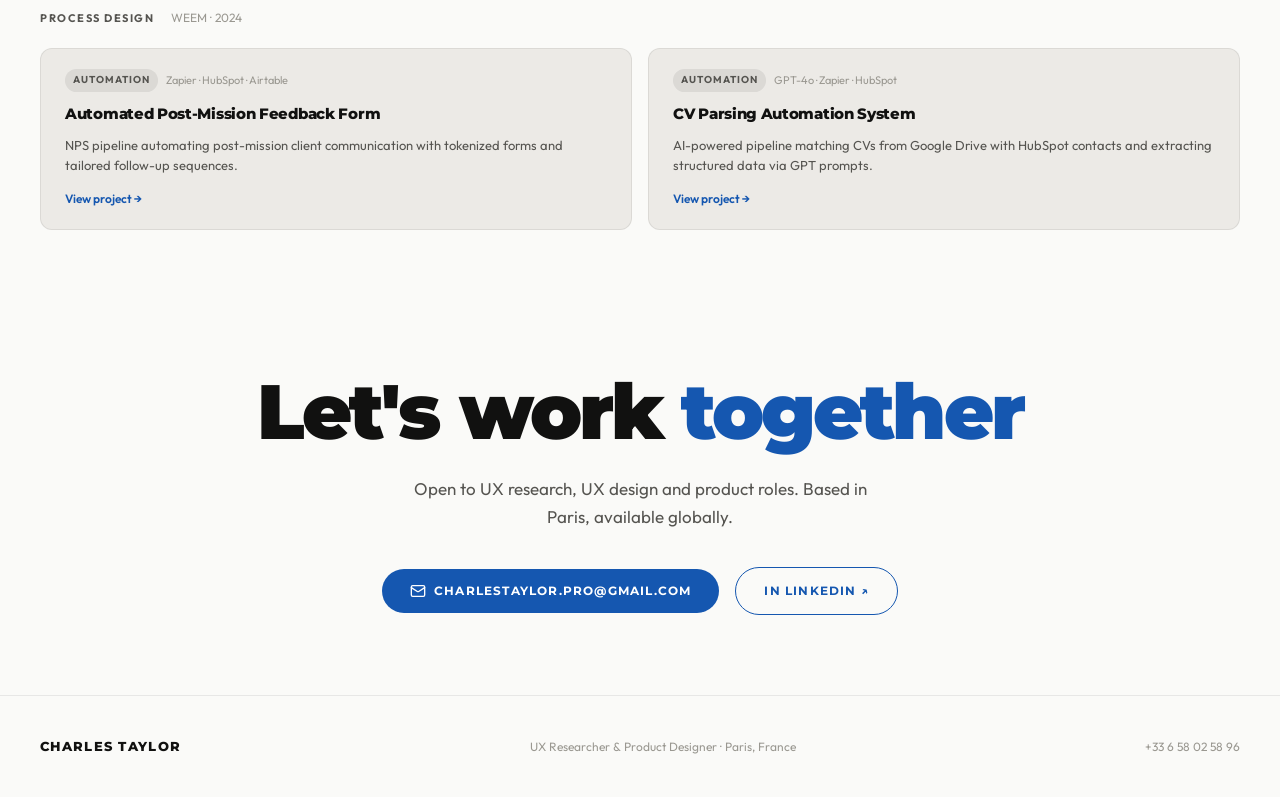
==== commit 43e8928e: "Landing page: add understated Process Design section for automation projects Two text-first cards (A" ====
--- a/portfolio/index.html
+++ b/portfolio/index.html
@@ -506,6 +506,39 @@
     </div>
   </section>
 
+  <!-- ══ SYSTEMS & AUTOMATION ════════════════ -->
+  <section class="systems-section">
+    <div class="container">
+      <div class="systems-header reveal">
+        <span class="systems-section-label">Process Design</span>
+        <span style="font-size:12px;color:var(--ink-light);">WEEM · 2024</span>
+      </div>
+      <div class="systems-grid">
+
+        <a href="projects/automated-feedback.html" class="systems-card reveal">
+          <div class="systems-card-tags">
+            <span class="systems-card-tag">Automation</span>
+            <span class="systems-card-stack">Zapier · HubSpot · Airtable</span>
+          </div>
+          <div class="systems-card-title">Automated Post-Mission Feedback Form</div>
+          <div class="systems-card-desc">NPS pipeline automating post-mission client communication with tokenized forms and tailored follow-up sequences.</div>
+          <div class="systems-card-cta">View project →</div>
+        </a>
+
+        <a href="projects/parsing-automation.html" class="systems-card reveal reveal-delay-1">
+          <div class="systems-card-tags">
+            <span class="systems-card-tag">Automation</span>
+            <span class="systems-card-stack">GPT-4o · Zapier · HubSpot</span>
+          </div>
+          <div class="systems-card-title">CV Parsing Automation System</div>
+          <div class="systems-card-desc">AI-powered pipeline matching CVs from Google Drive with HubSpot contacts and extracting structured data via GPT prompts.</div>
+          <div class="systems-card-cta">View project →</div>
+        </a>
+
+      </div>
+    </div>
+  </section>
+
   <!-- ══ CONTACT ════════════════════════════ -->
   <section id="contact" class="contact-section">
     <div class="container">
--- a/portfolio/css/style.css
+++ b/portfolio/css/style.css
@@ -1583,6 +1583,83 @@
   .carousel-track .project-card { flex: 0 0 70vw; }
 }
 
+/* ── Systems & Automation section ───────── */
+.systems-section {
+  padding: 40px 0 64px;
+  border-top: 1px solid var(--line);
+}
+.systems-header {
+  display: flex;
+  align-items: center;
+  gap: 16px;
+  margin-bottom: 20px;
+}
+.systems-section-label {
+  font-size: 11px;
+  font-weight: 700;
+  letter-spacing: 0.14em;
+  text-transform: uppercase;
+  color: var(--ink-mid);
+}
+.systems-grid {
+  display: grid;
+  grid-template-columns: repeat(auto-fit, minmax(280px, 1fr));
+  gap: 16px;
+}
+.systems-card {
+  display: flex;
+  flex-direction: column;
+  gap: 10px;
+  padding: 20px 24px;
+  background: var(--surface);
+  border: 1px solid var(--line);
+  border-radius: var(--radius);
+  color: inherit;
+  transition: border-color 0.2s, box-shadow 0.2s;
+}
+.systems-card:hover {
+  border-color: var(--blue-mid);
+  box-shadow: var(--shadow);
+}
+.systems-card-tags {
+  display: flex;
+  align-items: center;
+  gap: 8px;
+  flex-wrap: wrap;
+}
+.systems-card-tag {
+  font-size: 10px;
+  font-weight: 700;
+  letter-spacing: 0.1em;
+  text-transform: uppercase;
+  color: var(--ink-mid);
+  background: var(--line);
+  padding: 3px 8px;
+  border-radius: 100px;
+}
+.systems-card-stack {
+  font-size: 11px;
+  color: var(--ink-light);
+}
+.systems-card-title {
+  font-family: var(--ff-display);
+  font-size: 15px;
+  font-weight: 800;
+  letter-spacing: -0.02em;
+  color: var(--ink);
+}
+.systems-card-desc {
+  font-size: 13px;
+  color: var(--ink-mid);
+  line-height: 1.5;
+}
+.systems-card-cta {
+  font-size: 12px;
+  font-weight: 600;
+  color: var(--blue);
+  margin-top: 4px;
+}
+
 /* ── Misc Utilities ──────────────────────── */
 .text-blue    { color: var(--blue); }
 .mt-8  { margin-top: 8px; }
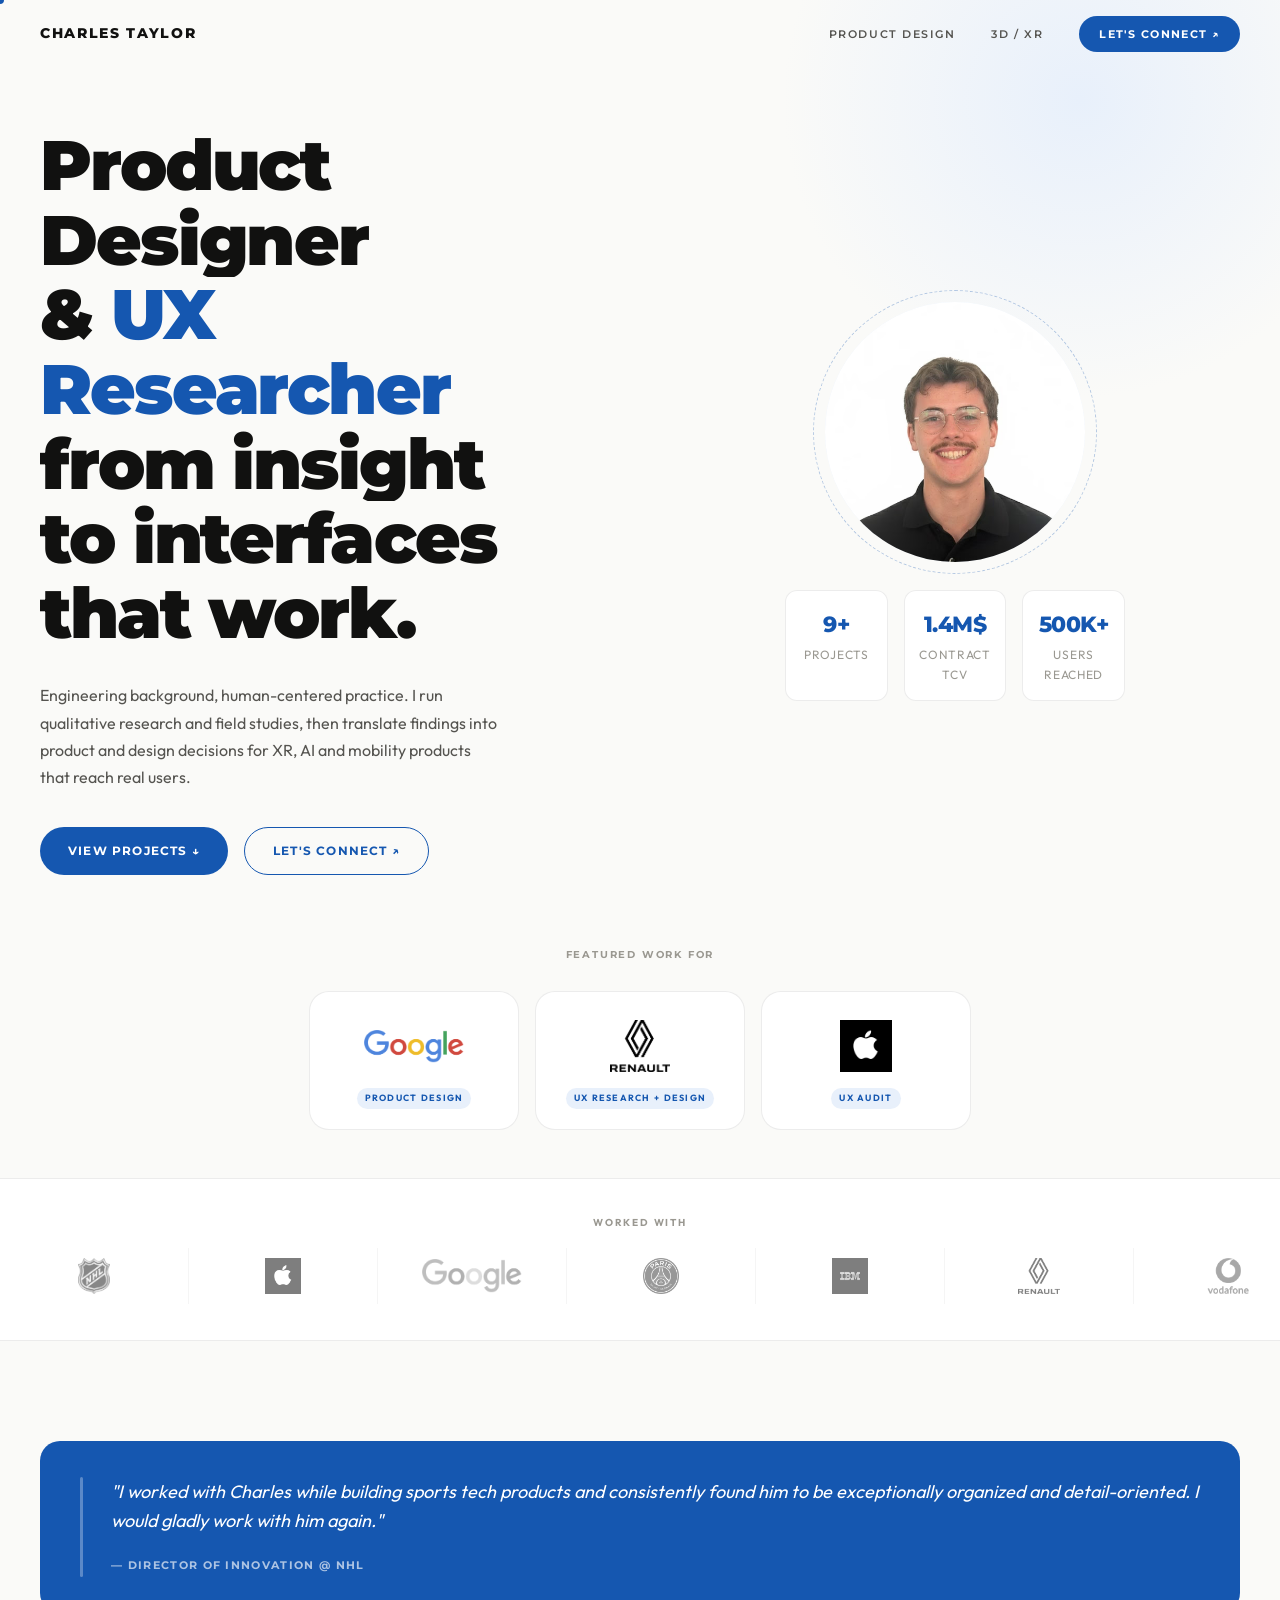
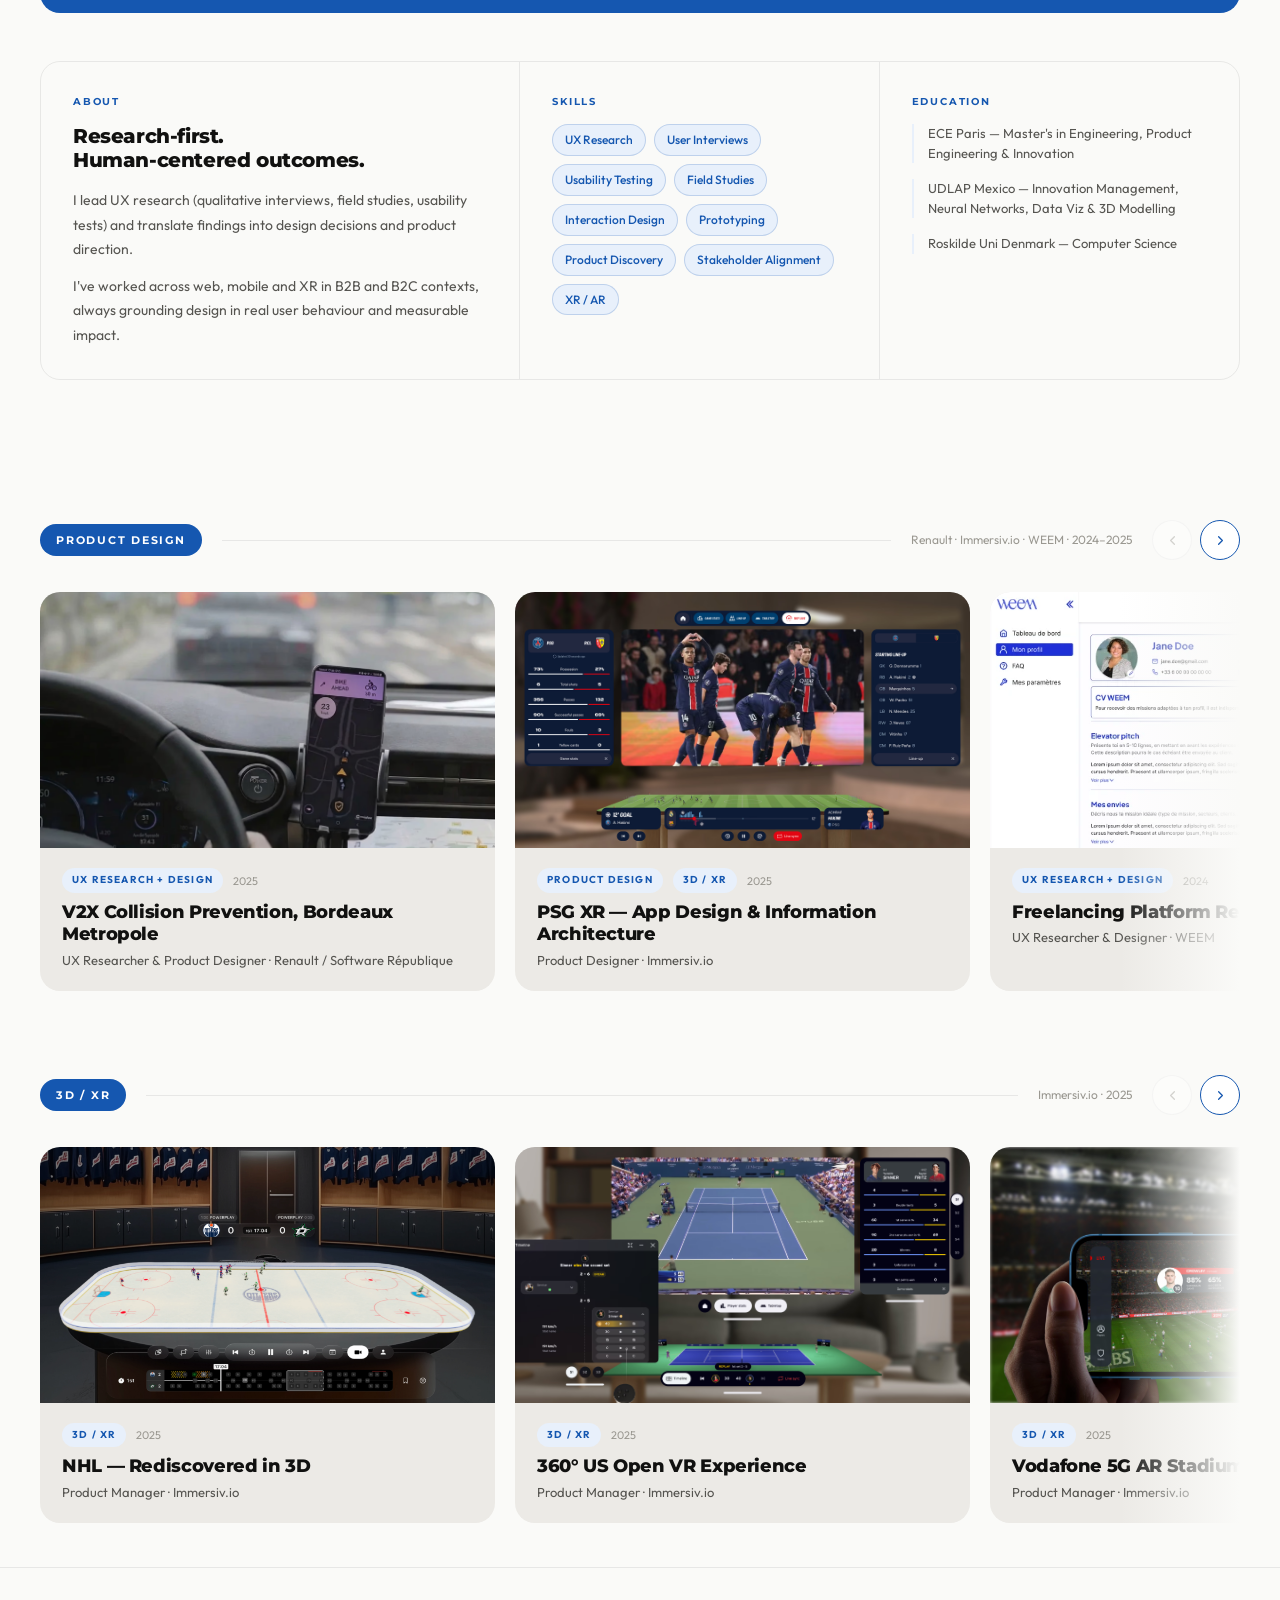
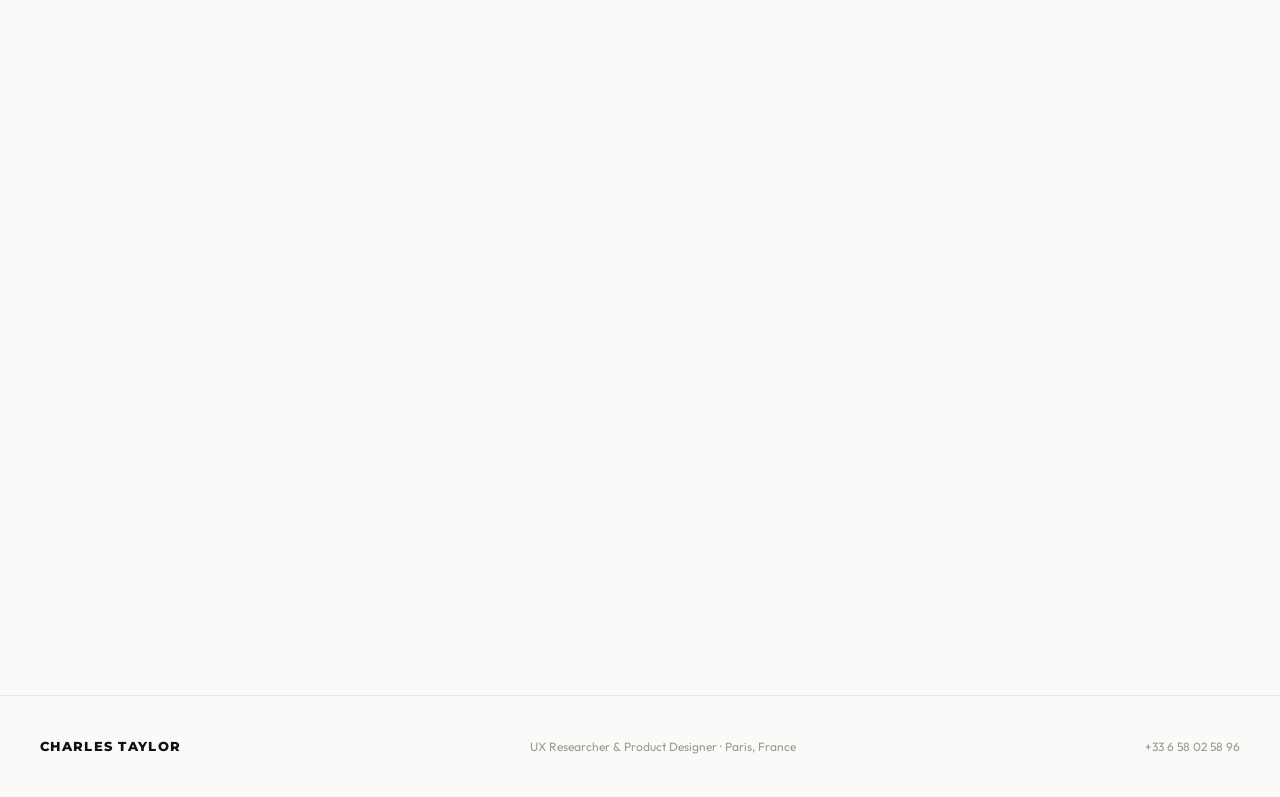
==== commit 6e0d78b3: "All pages: update footer title to UX Researcher & Product Designer Co-Authored-By: Claude Sonnet 4.6" ====
--- a/portfolio/index.html
+++ b/portfolio/index.html
@@ -3,7 +3,7 @@
 <head>
   <meta charset="UTF-8" />
   <meta name="viewport" content="width=device-width, initial-scale=1.0" />
-  <title>Charles Taylor — UX Researcher & Product Manager</title>
+  <title>Charles Taylor — UX Researcher & Product Designer</title>
   <link rel="stylesheet" href="css/style.css" />
   <noscript><style>body { opacity: 1 !important; }</style></noscript>
   <style>
